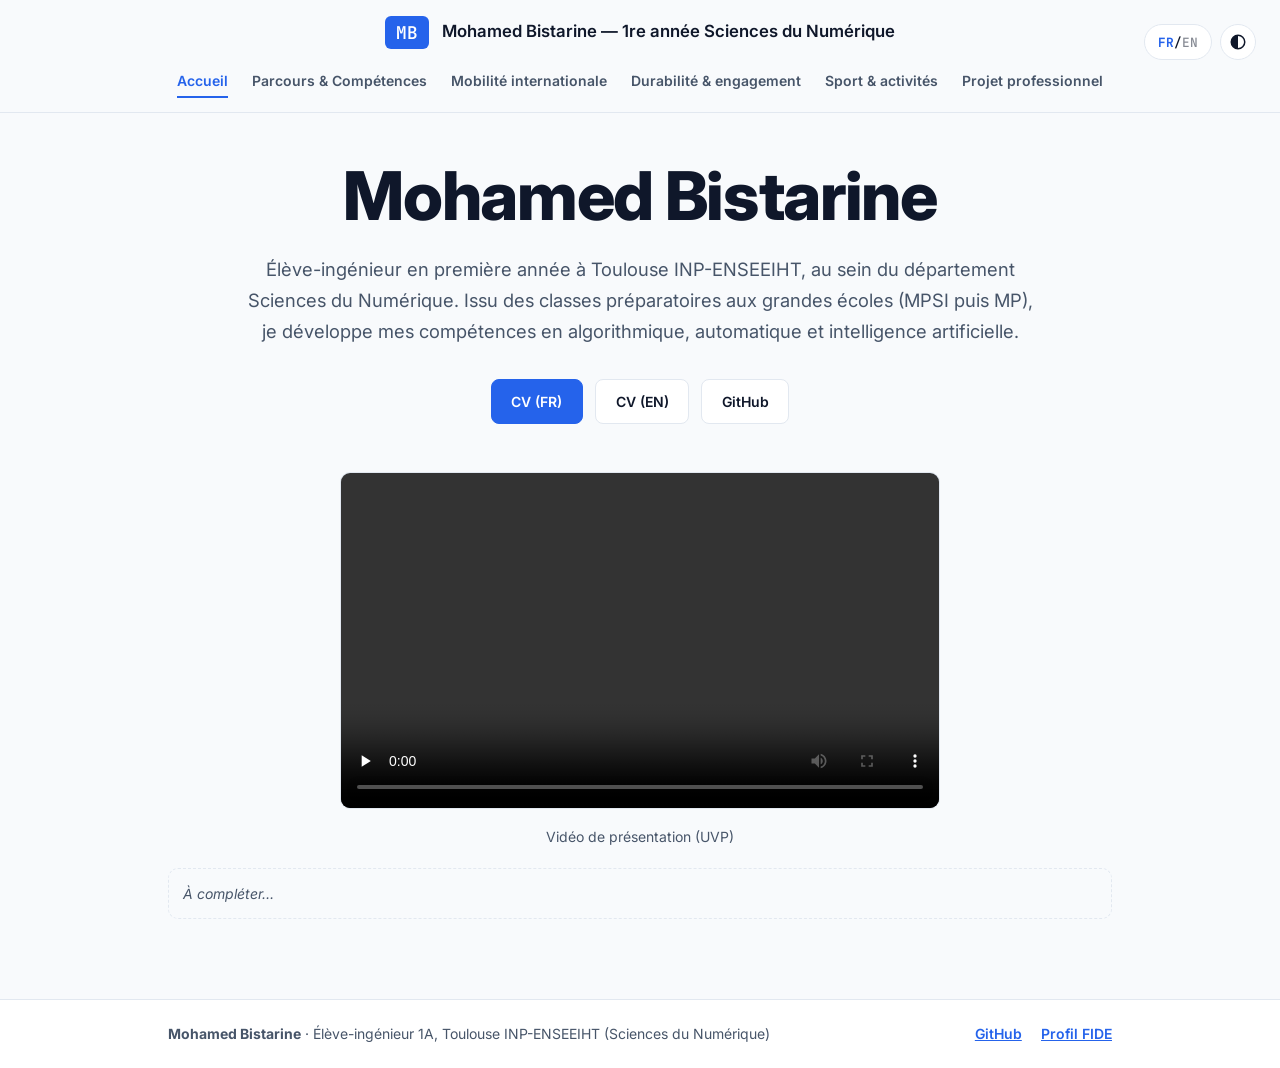
==== index.html @ 52905606 "Boutons CV : le CV de la langue active passe en premier (FR/EN) Co-Authored-By: Claude Sonnet 5.5 <n" ====
<!DOCTYPE html>
<html lang="fr" data-lang="fr">
<head>
  <meta charset="utf-8">
  <meta name="viewport" content="width=device-width, initial-scale=1, viewport-fit=cover">
  <title>Mohamed Bistarine | Sciences du Numérique — N7</title>
  <meta name="description" content="E-portfolio de Mohamed Bistarine, élève-ingénieur en première année à Toulouse INP-ENSEEIHT (N7), département Sciences du Numérique : parcours, mobilité internationale, engagement, sport et projet professionnel.">
  <meta name="author" content="Mohamed Bistarine">
  <meta name="color-scheme" content="light dark">
  <link rel="canonical" href="https://medbistarine-ship-it.github.io/Mohamed_Bistarine/">
  <meta property="og:type" content="website">
  <meta property="og:title" content="Mohamed Bistarine | E-portfolio">
  <meta property="og:description" content="Élève-ingénieur 1A Sciences du Numérique, Toulouse INP-ENSEEIHT (N7).">
  <meta property="og:url" content="https://medbistarine-ship-it.github.io/Mohamed_Bistarine/">
  <link rel="icon" href="data:image/svg+xml,%3Csvg xmlns='http://www.w3.org/2000/svg' viewBox='0 0 64 64'%3E%3Crect width='64' height='64' rx='12' fill='%232563eb'/%3E%3Ctext x='32' y='42' font-family='Arial,sans-serif' font-size='28' font-weight='700' text-anchor='middle' fill='white'%3EMB%3C/text%3E%3C/svg%3E">
  <link rel="preconnect" href="https://fonts.googleapis.com">
  <link rel="preconnect" href="https://fonts.gstatic.com" crossorigin>
  <link href="https://fonts.googleapis.com/css2?family=Inter:wght@400;500;600;700;800&family=JetBrains+Mono:wght@500;700&display=swap" rel="stylesheet">
  <link rel="stylesheet" href="style.css">
  <noscript>
    <style>
      [data-page], .sub-pane { display: block !important; }
      .sub-tabs, #lang, #theme { display: none !important; }
      html[data-lang="fr"] [lang="en"] { display: none !important; }
    </style>
  </noscript>
</head>
<body>
  <!--
    GUIDE RAPIDE
    - Dans chaque bloc, le cadre pointillé « À compléter… » (<div class="to-fill">) est un espace réservé
      pour tes propres descriptions. Supprime-le une fois rempli, ou ajoute class="final" sur la balise <html>
      pour tous les masquer d'un coup.
    - Chaque texte existe en français (lang="fr") et en anglais (lang="en") : modifie les deux.
    - Fichiers à déposer dans le dépôt GitHub (dossier assets/) :
        assets/CV_Mohamed_Bistarine_FR.pdf   assets/CV_Mohamed_Bistarine_EN.pdf   assets/uvp_pitch.mp4
        assets/img/logo-najah-souss.png      assets/img/logo-od-dcheira.png   (logos des clubs, onglet Sport)
    - Le bouton « My Job Glasses » est en commentaire dans la page d'accueil : décommente-le et colle ton lien.
  -->

  <a class="skip" href="#contenu"><span lang="fr">Aller au contenu</span><span lang="en">Skip to content</span></a>

  <!-- EN-TÊTE CENTRÉ -->
  <header class="bar centered-header">
    <div class="header-top">
      <span class="brand" aria-hidden="true">MB</span>
      <span class="header-title">
        <span lang="fr">Mohamed Bistarine — 1re année Sciences du Numérique</span>
        <span lang="en">Mohamed Bistarine — 1st Year Digital Sciences</span>
      </span>
    </div>

    <nav aria-label="Sections">
      <a href="#index" aria-current="page" data-k="index">
        <span lang="fr">Accueil</span><span lang="en">Home</span>
      </a>
      <a href="#projets" data-k="projets">
        <span lang="fr">Parcours &amp; Compétences</span><span lang="en">Path &amp; Skills</span>
      </a>
      <a href="#mobilite" data-k="mobilite">
        <span lang="fr">Mobilité internationale</span><span lang="en">International mobility</span>
      </a>
      <a href="#engagement" data-k="engagement">
        <span lang="fr">Durabilité &amp; engagement</span><span lang="en">Sustainability &amp; engagement</span>
      </a>
      <a href="#echecs" data-k="echecs">
        <span lang="fr">Sport &amp; activités</span><span lang="en">Sport &amp; activities</span>
      </a>
      <a href="#carriere" data-k="carriere">
        <span lang="fr">Projet professionnel</span><span lang="en">Career plan</span>
      </a>
    </nav>

    <div class="header-controls">
      <button id="lang" type="button" aria-label="Changer de langue / Switch language" title="Changer de langue / Switch language"><span class="lg lg-fr">FR</span>/<span class="lg lg-en">EN</span></button>
      <button id="theme" type="button" aria-label="Changer de thème clair ou sombre"><svg viewBox="0 0 24 24" width="18" height="18" aria-hidden="true" focusable="false"><circle cx="12" cy="12" r="9" fill="none" stroke="currentColor" stroke-width="2"/><path d="M12 3a9 9 0 0 0 0 18z" fill="currentColor"/></svg></button>
    </div>
  </header>

  <main id="contenu" tabindex="-1">

    <!-- ==========================================================
         ONGLET 0 : ACCUEIL
         ========================================================== -->
    <div data-page="index" class="on">
      <section class="hero wrap">
        <h1>Mohamed Bistarine</h1>
        <p class="lead">
          <span lang="fr">Élève-ingénieur en première année à Toulouse INP-ENSEEIHT, au sein du département Sciences du Numérique. Issu des classes préparatoires aux grandes écoles (MPSI puis MP), je développe mes compétences en algorithmique, automatique et intelligence artificielle.</span>
          <span lang="en">First-year engineering student at Toulouse INP-ENSEEIHT, in the Digital Sciences department. Coming from preparatory classes for the Grandes Écoles (MPSI then MP), I am developing my skills in algorithms, control systems and artificial intelligence.</span>
        </p>

        <div class="actions center">
          <a lang="fr" class="btn primary" href="assets/CV_Mohamed_Bistarine_FR.pdf" target="_blank" rel="noopener" aria-label="Télécharger le CV en français">CV (FR)</a>
          <a lang="fr" class="btn" href="assets/CV_Mohamed_Bistarine_EN.pdf" target="_blank" rel="noopener" aria-label="Télécharger le CV en anglais">CV (EN)</a>
          <a lang="en" class="btn primary" href="assets/CV_Mohamed_Bistarine_EN.pdf" target="_blank" rel="noopener" aria-label="Download the CV in English">CV (EN)</a>
          <a lang="en" class="btn" href="assets/CV_Mohamed_Bistarine_FR.pdf" target="_blank" rel="noopener" aria-label="Download the CV in French">CV (FR)</a>
          <a class="btn" href="https://github.com/medbistarine-ship-it" target="_blank" rel="noopener noreferrer">GitHub</a>
          <!-- <a class="btn" href="COLLE-ICI-TON-LIEN-MY-JOB-GLASSES" target="_blank" rel="noopener noreferrer">My Job Glasses</a> -->
        </div>

        <figure class="video-card">
          <video controls preload="none" src="assets/uvp_pitch.mp4" class="uvp-video">
            <span lang="fr">Votre navigateur ne peut pas lire cette vidéo.</span><span lang="en">Your browser cannot play this video.</span>
          </video>
          <figcaption><span lang="fr">Vidéo de présentation (UVP)</span><span lang="en">UVP video pitch</span></figcaption>
        </figure>

        <div class="to-fill" role="presentation"></div>
      </section>
    </div>

    <!-- ==========================================================
         ONGLET 1 : PARCOURS & COMPÉTENCES
         ========================================================== -->
    <div data-page="projets">
      <div class="pagehead wrap">
        <h2><span class="num">01</span><span lang="fr">Parcours &amp; Compétences</span><span lang="en">Path &amp; Skills</span></h2>
      </div>

      <div class="wrap">
        <!-- 1. PARCOURS CHRONOLOGIQUE -->
        <h3 class="section-subtitle"><span lang="fr">Parcours chronologique</span><span lang="en">Chronological path</span></h3>

        <div class="sub-tabs" aria-label="Parcours">
          <button class="sub-tab-btn" type="button" data-group="parcours" data-target="parc-1"><span lang="fr">2024 : Bac SMB</span><span lang="en">2024: Bac SMB</span></button>
          <button class="sub-tab-btn" type="button" data-group="parcours" data-target="parc-2"><span lang="fr">2024–2025 : MPSI</span><span lang="en">2024–2025: MPSI</span></button>
          <button class="sub-tab-btn active" type="button" data-group="parcours" data-target="parc-3"><span lang="fr">2025–2026 : MP</span><span lang="en">2025–2026: MP</span></button>
          <button class="sub-tab-btn" type="button" data-group="parcours" data-target="parc-4"><span lang="fr">2026–2029 : ENSEEIHT</span><span lang="en">2026–2029: ENSEEIHT</span></button>
        </div>

        <div class="sub-display">
          <div id="parc-1" class="sub-pane" data-group="parcours">
            <h4 class="pane-title">
              <span lang="fr">Baccalauréat Sciences Mathématiques B (SMB)</span>
              <span lang="en">Mathematical Sciences B Baccalaureate (SMB)</span>
            </h4>
            <p><span lang="fr">Baccalauréat marocain obtenu en 2024 au Lycée Mohammed Al Baqali. Cursus centré sur l'analyse, l'arithmétique et les sciences de l'ingénieur.</span><span lang="en">Moroccan baccalaureate obtained in 2024 at Lycée Mohammed Al Baqali. Curriculum focused on analysis, arithmetic and engineering sciences.</span></p>
            <div class="to-fill" role="presentation"></div>
          </div>
          <div id="parc-2" class="sub-pane" data-group="parcours">
            <h4 class="pane-title"><span lang="fr">CPGE MPSI — Lycée Réda Slawi</span><span lang="en">MPSI preparatory class — Réda Slawi High School</span></h4>
            <p><span lang="fr">Première année de CPGE MPSI. Acquisition d'une base théorique solide et exigeante en algèbre, analyse mathématique, physique fondamentale et algorithmique classique.</span><span lang="en">First year of CPGE MPSI. Acquisition of a solid and demanding theoretical foundation in algebra, mathematical analysis, fundamental physics and classical algorithms.</span></p>
            <div class="to-fill" role="presentation"></div>
          </div>
          <div id="parc-3" class="sub-pane active" data-group="parcours">
            <h4 class="pane-title"><span lang="fr">CPGE MP — Groupe Scolaire Al Qalam</span><span lang="en">MP preparatory class — Al Qalam School Group</span></h4>
            <p><span lang="fr">Deuxième année de CPGE, filière Mathématiques et Physique (MP). Préparation intensive aux concours ingénieurs, réalisation du projet TIPE (moteur d'échecs IA) et approfondissement en sciences industrielles.</span><span lang="en">Second year of CPGE, Mathematics and Physics (MP) track. Intensive preparation for engineering entrance exams, completion of the TIPE project (AI chess engine) and advanced study in industrial sciences.</span></p>
            <div class="to-fill" role="presentation"></div>
          </div>
          <div id="parc-4" class="sub-pane" data-group="parcours">
            <h4 class="pane-title">
              <span lang="fr">1re année du cycle ingénieur — Toulouse INP-ENSEEIHT</span>
              <span lang="en">1st year of the engineering cycle — Toulouse INP-ENSEEIHT</span>
            </h4>
            <p><span lang="fr">Filière Sciences du Numérique (SN). Socle technique en programmation, automatique, analyse de données et probabilités. Orientation visée : optimisation, calcul haute performance (HPC) et IA décisionnelle.</span><span lang="en">Digital Sciences (SN) track. Technical core in programming, control systems, data analysis and probability. Targeted orientation: optimization, high-performance computing (HPC) and decision-making AI.</span></p>
            <div class="to-fill" role="presentation"></div>
          </div>
        </div>

        <!-- 2. COMPÉTENCES ACQUISES -->
        <h3 class="section-subtitle section-gap"><span lang="fr">Compétences acquises</span><span lang="en">Acquired skills</span></h3>

        <div class="sub-tabs" aria-label="Compétences">
          <button class="sub-tab-btn active" type="button" data-group="competences" data-target="comp-1"><span lang="fr">Ingénierie &amp; Informatique</span><span lang="en">Engineering &amp; IT</span></button>
          <button class="sub-tab-btn" type="button" data-group="competences" data-target="comp-2"><span lang="fr">Langues</span><span lang="en">Languages</span></button>
        </div>

        <div class="sub-display">
          <div id="comp-1" class="sub-pane active" data-group="competences">
            <h4 class="pane-title"><span lang="fr">Ingénierie &amp; Informatique</span><span lang="en">Engineering &amp; IT</span></h4>
            <ul class="skills-list">
              <li><strong>Python :</strong> <span class="status mastered"><span lang="fr">Maîtrisé</span><span lang="en">Mastered</span></span> (<span lang="fr">Programmation acquise en CPGE</span><span lang="en">Programming acquired in CPGE</span>)</li>
              <li><strong>Ada :</strong> <span class="status mastered"><span lang="fr">Maîtrisé</span><span lang="en">Mastered</span></span> (<span lang="fr">Programmation impérative, typage fort, fiabilité logicielle</span><span lang="en">Imperative programming, strong typing, software reliability</span>)</li>
              <li><strong>C :</strong> <span class="status training"><span lang="fr">En formation</span><span lang="en">In training</span></span> (<span lang="fr">Gestion de la mémoire, pointeurs, programmation système</span><span lang="en">Memory management, pointers, systems programming</span>)</li>
              <li><strong>MATLAB :</strong> <span class="status training"><span lang="fr">En formation</span><span lang="en">In training</span></span> (<span lang="fr">Simulation de systèmes dynamiques</span><span lang="en">Dynamic systems simulation</span>)</li>
              <li><strong>Coq :</strong> <span class="status training"><span lang="fr">En formation</span><span lang="en">In training</span></span> (<span lang="fr">Assistant de preuve, modélisation formelle</span><span lang="en">Proof assistant, formal modeling</span>)</li>
              <li><strong>LaTeX :</strong> <span class="status training"><span lang="fr">En formation</span><span lang="en">In training</span></span> (<span lang="fr">Rédaction académique</span><span lang="en">Academic writing</span>)</li>
              <li><strong><span lang="fr">Théorie des jeux</span><span lang="en">Game theory</span> :</strong> <span class="status auto"><span lang="fr">Auto-formation</span><span lang="en">Self-taught</span></span> (<span lang="fr">Algorithmique décisionnelle, moteur d'échecs IA</span><span lang="en">Decision algorithms, AI chess engine</span>)</li>
            </ul>
            <div class="to-fill" role="presentation"></div>
          </div>
          <div id="comp-2" class="sub-pane" data-group="competences">
            <h4 class="pane-title"><span lang="fr">Langues</span><span lang="en">Languages</span></h4>
            <ul class="skills-list">
              <li><strong><span lang="fr">Arabe</span><span lang="en">Arabic</span> :</strong> <span class="status mastered"><span lang="fr">Maîtrisé</span><span lang="en">Mastered</span></span> (<span lang="fr">Langue maternelle</span><span lang="en">Native language</span>)</li>
              <li><strong><span lang="fr">Français</span><span lang="en">French</span> :</strong> <span class="status mastered"><span lang="fr">Maîtrisé</span><span lang="en">Mastered</span></span> (<span lang="fr">Usage académique et professionnel</span><span lang="en">Academic and professional use</span>)</li>
              <li><strong><span lang="fr">Anglais</span><span lang="en">English</span> :</strong> <span class="status mastered"><span lang="fr">Courant</span><span lang="en">Fluent</span></span> (<span lang="fr">Niveau C1</span><span lang="en">Level C1</span>)</li>
              <li><strong><span lang="fr">Allemand</span><span lang="en">German</span> :</strong> <span class="status training"><span lang="fr">En cours de formation</span><span lang="en">In training</span></span> (<span lang="fr">Niveau A1, LV2 à l'ENSEEIHT</span><span lang="en">Level A1, second foreign language at ENSEEIHT</span>)</li>
              <li><strong><span lang="fr">Chinois &amp; japonais</span><span lang="en">Chinese &amp; Japanese</span> :</strong> <span class="status auto"><span lang="fr">En cours d'auto-formation</span><span lang="en">Self-teaching</span></span> (<span lang="fr">Niveau A1 débutant : structures et mots de base</span><span lang="en">Level A1 beginner: basic structures and words</span>)</li>
            </ul>
            <div class="to-fill" role="presentation"></div>
          </div>
        </div>
      </div>
    </div>

    <!-- ==========================================================
         ONGLET 2 : MOBILITÉ INTERNATIONALE
         ========================================================== -->
    <div data-page="mobilite">
      <div class="pagehead wrap">
        <h2><span class="num">02</span><span lang="fr">Mobilité internationale</span><span lang="en">International mobility</span></h2>
      </div>

      <div class="wrap">
        <div class="sub-tabs" aria-label="Pays visés">
          <button class="sub-tab-btn active" type="button" data-group="mobilite" data-target="mob-1"><span lang="fr">Allemagne (DE)</span><span lang="en">Germany (DE)</span></button>
          <button class="sub-tab-btn" type="button" data-group="mobilite" data-target="mob-2"><span lang="fr">Japon (JP)</span><span lang="en">Japan (JP)</span></button>
          <button class="sub-tab-btn" type="button" data-group="mobilite" data-target="mob-3"><span lang="fr">Chine (CN)</span><span lang="en">China (CN)</span></button>
        </div>

        <div class="sub-display">
          <div id="mob-1" class="sub-pane active" data-group="mobilite">
            <h4 class="pane-title">
              <span lang="fr">Allemagne : échange académique ou stage R&amp;D</span>
              <span lang="en">Germany: academic exchange or R&amp;D internship</span>
            </h4>
            <p><span lang="fr">Visant un échange académique ou un stage de R&amp;D, je souhaite approfondir mes compétences en mathématiques appliquées et en commande automatique au sein d'une université technique de référence européenne, en m'appuyant sur l'apprentissage de l'allemand (LV2).</span><span lang="en">Aiming for an academic exchange or an R&amp;D internship, I want to deepen my skills in applied mathematics and automatic control at a leading European technical university, building on my German studies (second foreign language).</span></p>
            <div class="to-fill" role="presentation"></div>
          </div>
          <div id="mob-2" class="sub-pane" data-group="mobilite">
            <h4 class="pane-title">
              <span lang="fr">Japon : stage de recherche</span>
              <span lang="en">Japan: research internship</span>
            </h4>
            <p><span lang="fr">Le Japon étant un acteur historique en systèmes intelligents, en robotique et en systèmes embarqués, j'ambitionne d'y effectuer un stage de recherche, en laboratoire ou en entreprise technologique.</span><span lang="en">As Japan is a historical player in intelligent systems, robotics and embedded systems, I aim to complete a research internship there, in a laboratory or a technology company.</span></p>
            <div class="to-fill" role="presentation"></div>
          </div>
          <div id="mob-3" class="sub-pane" data-group="mobilite">
            <h4 class="pane-title">
              <span lang="fr">Chine : pôles technologiques</span>
              <span lang="en">China: technology hubs</span>
            </h4>
            <p><span lang="fr">Afin de m'immerger dans un écosystème pionnier de l'IA à grande échelle et de l'optimisation, je projette de réaliser un stage de R&amp;D dans un pôle d'innovation numérique.</span><span lang="en">To immerse myself in a pioneering ecosystem of large-scale AI and optimization, I plan to complete an R&amp;D internship in a digital innovation hub.</span></p>
            <div class="to-fill" role="presentation"></div>
          </div>
        </div>
      </div>
    </div>

    <!-- ==========================================================
         ONGLET 3 : DURABILITÉ ET ENGAGEMENT
         ========================================================== -->
    <div data-page="engagement">
      <div class="pagehead wrap">
        <h2><span class="num">03</span><span lang="fr">Durabilité et engagement</span><span lang="en">Sustainability and engagement</span></h2>
      </div>

      <div class="wrap">
        <div class="sub-tabs" aria-label="Engagements">
          <button class="sub-tab-btn active" type="button" data-group="engagement" data-target="eng-1"><span lang="fr">Numérique responsable</span><span lang="en">Green IT</span></button>
          <button class="sub-tab-btn" type="button" data-group="engagement" data-target="eng-2"><span lang="fr">Transmission</span><span lang="en">Knowledge sharing</span></button>
          <button class="sub-tab-btn" type="button" data-group="engagement" data-target="eng-3"><span lang="fr">Éthique</span><span lang="en">Ethics</span></button>
        </div>

        <div class="sub-display">
          <div id="eng-1" class="sub-pane active" data-group="engagement">
            <h4 class="pane-title">
              <span lang="fr">Green IT : sobriété algorithmique</span>
              <span lang="en">Green IT: algorithmic sobriety</span>
            </h4>
            <p><span lang="fr">Conscient de l'impact environnemental croissant du numérique, je m'intéresse à la réduction de l'empreinte énergétique des systèmes embarqués grâce à l'optimisation de la complexité algorithmique.</span><span lang="en">Aware of the growing environmental impact of digital technology, I focus on reducing the energy footprint of embedded systems through the optimization of algorithmic complexity.</span></p>
            <div class="to-fill" role="presentation"></div>
          </div>
          <div id="eng-2" class="sub-pane" data-group="engagement">
            <h4 class="pane-title">
              <span lang="fr">Transmission des savoirs</span>
              <span lang="en">Knowledge sharing</span>
            </h4>
            <p><span lang="fr">Attaché à l'égalité des chances dans les filières scientifiques, je m'engage dans l'entraide mathématique avec mes pairs et l'initiation des plus jeunes à la réflexion analytique.</span><span lang="en">Committed to equal opportunities in scientific fields, I take part in peer mathematical tutoring and introduce younger students to analytical thinking.</span></p>
            <div class="to-fill" role="presentation"></div>
          </div>
          <div id="eng-3" class="sub-pane" data-group="engagement">
            <h4 class="pane-title">
              <span lang="fr">Éthique : fiabilité des systèmes</span>
              <span lang="en">Ethics: system reliability</span>
            </h4>
            <p><span lang="fr">La sécurité des personnes étant critique (industrie, aéronautique), j'accorde une importance primordiale à la fiabilité logicielle (utilisation rigoureuse d'Ada et de C).</span><span lang="en">Since human safety is critical (industry, aeronautics), I give primary importance to software reliability (rigorous use of Ada and C).</span></p>
            <div class="to-fill" role="presentation"></div>
          </div>
        </div>
      </div>
    </div>

    <!-- ==========================================================
         ONGLET 4 : SPORT ET ACTIVITÉS
         ========================================================== -->
    <div data-page="echecs">
      <div class="pagehead wrap">
        <h2><span class="num">04</span><span lang="fr">Sport et autres activités</span><span lang="en">Sport and other activities</span></h2>
      </div>

      <div class="wrap">
        <div class="sub-tabs" aria-label="Activités">
          <button class="sub-tab-btn active" type="button" data-group="sport" data-target="sport-1"><span lang="fr">Échecs</span><span lang="en">Chess</span></button>
          <button class="sub-tab-btn" type="button" data-group="sport" data-target="sport-2"><span lang="fr">Football</span><span lang="en">Soccer</span></button>
          <button class="sub-tab-btn" type="button" data-group="sport" data-target="sport-3"><span lang="fr">Multisport</span><span lang="en">Multi-sport</span></button>
        </div>

        <div class="sub-display">
          <!-- Logos des clubs : dépose tes fichiers dans assets/img/ avec ces noms (png, jpg, jpeg, svg ou webp) :
                 logo-najah-souss.png   et   logo-od-dcheira.png
               Le site les affiche automatiquement. Tant qu'un fichier est absent, une illustration d'attente (dessin intégré) s'affiche à sa place. -->
          <div id="sport-1" class="sub-pane active" data-group="sport">
            <h4 class="pane-title"><span lang="fr">Échecs en compétition</span><span lang="en">Competitive chess</span></h4>
            <div class="pane-flex">
              <div class="pane-text">
                <p>
                  <strong><span lang="fr">Classements Elo FIDE :</span><span lang="en">FIDE Elo ratings:</span></strong>
                  <span lang="fr">Standard</span><span lang="en">Standard</span> (1643) · <span lang="fr">Rapide</span><span lang="en">Rapid</span> (1616) · Blitz (1642)
                </p>
                <p class="note"><span lang="fr">Valeurs indicatives, la référence reste le profil FIDE.</span><span lang="en">Indicative values; the FIDE profile remains the reference.</span></p>
                <p>
                  <span lang="fr">Engagement de longue date au sein de l'Association Najah Souss Agadir Échecs, avec participation à des tournois nationaux et internationaux. Cette pratique exigeante forge ma résistance à la pression, mon objectivité dans l'évaluation des positions et ma capacité d'anticipation stratégique.</span>
                  <span lang="en">Long-standing commitment within the Najah Souss Agadir Chess Association, with participation in national and international tournaments. This demanding practice builds my resistance to pressure, my objectivity in position evaluation and my strategic anticipation.</span>
                </p>
                <a class="btn primary" href="https://ratings.fide.com/profile/9047077" target="_blank" rel="noopener noreferrer">
                  <span lang="fr">Profil FIDE international</span><span lang="en">International FIDE profile</span>
                </a>
                <div class="to-fill" role="presentation"></div>
              </div>
              <div class="logo-slot has-logo"><img class="logo" src="[data-uri]" alt="Logo de l'Association Najah Souss Agadir Échecs" width="200" height="200">
              <svg class="art" viewBox="0 0 160 160" aria-hidden="true" focusable="false">
                <defs><clipPath id="board-clip"><rect width="160" height="160" rx="16"/></clipPath></defs>
                <g clip-path="url(#board-clip)">
                  <rect width="160" height="160" class="sq-light"/>
                  <rect x="40" y="0" width="40" height="40" class="sq-dark"/><rect x="120" y="0" width="40" height="40" class="sq-dark"/>
                  <rect x="0" y="40" width="40" height="40" class="sq-dark"/><rect x="80" y="40" width="40" height="40" class="sq-dark"/>
                  <rect x="40" y="80" width="40" height="40" class="sq-dark"/><rect x="120" y="80" width="40" height="40" class="sq-dark"/>
                  <rect x="0" y="120" width="40" height="40" class="sq-dark"/><rect x="80" y="120" width="40" height="40" class="sq-dark"/>
                </g>
                <text x="80" y="120" text-anchor="middle" font-size="108" class="glyph">♞</text>
                <rect x="1" y="1" width="158" height="158" rx="15" class="frame"/>
              </svg>
              </div>
            </div>
          </div>

          <div id="sport-2" class="sub-pane" data-group="sport">
            <h4 class="pane-title"><span lang="fr">Football en club</span><span lang="en">Club football</span></h4>
            <div class="pane-flex">
              <div class="pane-text">
                <p><span lang="fr">Formation et parcours sportif au sein de l'équipe de l'Olympique Dcheira. Ce sport collectif structuré m'a inculqué la valeur de la discipline commune et l'importance du positionnement tactique.</span><span lang="en">Training and sporting career within the Olympique Dcheira team. This structured team sport instilled in me the value of shared discipline and the importance of tactical positioning.</span></p>
                <div class="to-fill" role="presentation"></div>
              </div>
              <div class="logo-slot has-logo"><img class="logo" src="[data-uri]" alt="Logo de l'Olympique Dcheira" width="200" height="200">
              <svg class="art" viewBox="0 0 160 160" aria-hidden="true" focusable="false">
                <defs><clipPath id="ball-clip"><circle cx="80" cy="80" r="64"/></clipPath></defs>
                <circle cx="80" cy="80" r="64" class="ball"/>
                <g class="ball-patch" clip-path="url(#ball-clip)">
                  <polygon points="80.0,34.0 59.1,18.8 67.1,-5.8 92.9,-5.8 100.9,18.8"/>
                  <polygon points="123.7,65.8 131.7,41.2 157.6,41.2 165.6,65.8 144.7,81.0"/>
                  <polygon points="107.0,117.2 132.9,117.2 140.9,141.8 120.0,157.0 99.0,141.8"/>
                  <polygon points="53.0,117.2 61.0,141.8 40.0,157.0 19.1,141.8 27.1,117.2"/>
                  <polygon points="36.3,65.8 15.3,81.0 -5.6,65.8 2.4,41.2 28.3,41.2"/>
                </g>
                <polygon points="80.0,58.0 100.9,73.2 92.9,97.8 67.1,97.8 59.1,73.2" class="ball-patch"/>
                <g class="ball-seam">
                  <line x1="80.0" y1="58.0" x2="80.0" y2="34.0"/>
                  <line x1="100.9" y1="73.2" x2="123.7" y2="65.8"/>
                  <line x1="92.9" y1="97.8" x2="107.0" y2="117.2"/>
                  <line x1="67.1" y1="97.8" x2="53.0" y2="117.2"/>
                  <line x1="59.1" y1="73.2" x2="36.3" y2="65.8"/>
                </g>
                <circle cx="80" cy="80" r="64" class="ball-edge"/>
              </svg>
              </div>
            </div>
          </div>

          <div id="sport-3" class="sub-pane" data-group="sport">
            <h4 class="pane-title"><span lang="fr">Multisport : natation, basketball, volleyball</span><span lang="en">Multisport: swimming, basketball, volleyball</span></h4>
            <div class="pane-flex">
              <div class="pane-text">
                <p><span lang="fr">La pratique régulière de la natation, du basketball et du volleyball constitue mon équilibre de vie physique. Ces disciplines développent l'endurance, la réactivité et l'esprit d'équipe.</span><span lang="en">The regular practice of swimming, basketball and volleyball forms my physical balance, developing endurance, reactivity and team spirit.</span></p>
                <div class="to-fill" role="presentation"></div>
              </div>
              <svg class="art wide" viewBox="0 0 240 90" aria-hidden="true" focusable="false">
                <g class="line-art">
                  <path d="M10 34 q7 -9 14 0 t14 0 t14 0 t14 0"/>
                  <path d="M10 50 q7 -9 14 0 t14 0 t14 0 t14 0"/>
                  <path d="M10 66 q7 -9 14 0 t14 0 t14 0 t14 0"/>
                  <circle cx="120" cy="45" r="30"/>
                  <line x1="120" y1="15" x2="120" y2="75"/>
                  <line x1="90" y1="45" x2="150" y2="45"/>
                  <path d="M98 23 Q116 45 98 67"/>
                  <path d="M142 23 Q124 45 142 67"/>
                  <circle cx="200" cy="45" r="30"/>
                  <path d="M200 15 A 34 34 0 0 0 186 52"/>
                  <path d="M200 15 A 34 34 0 0 0 186 52" transform="rotate(120 200 45)"/>
                  <path d="M200 15 A 34 34 0 0 0 186 52" transform="rotate(240 200 45)"/>
                </g>
              </svg>
            </div>
          </div>
        </div>
      </div>
    </div>

    <!-- ==========================================================
         ONGLET 5 : PROJET PROFESSIONNEL
         ========================================================== -->
    <div data-page="carriere">
      <div class="pagehead wrap">
        <h2><span class="num">05</span><span lang="fr">Projet professionnel</span><span lang="en">Career plan</span></h2>
      </div>

      <div class="wrap">
        <!-- 1. PROJETS -->
        <h3 class="section-subtitle"><span lang="fr">Projets personnels</span><span lang="en">Personal projects</span></h3>

        <div class="sub-tabs" aria-label="Projets">
          <button class="sub-tab-btn active" type="button" data-group="projets" data-target="proj-1"><span lang="fr">Automate IA de jeu</span><span lang="en">Game-playing AI</span></button>
          <button class="sub-tab-btn" type="button" data-group="projets" data-target="proj-2"><span lang="fr">Estimateur de fonctions</span><span lang="en">Function estimator</span></button>
        </div>

        <div class="sub-display">
          <div id="proj-1" class="sub-pane active" data-group="projets">
            <h4 class="pane-title"><span lang="fr">Automate IA pour les jeux de stratégie</span><span lang="en">AI automaton for strategy games</span></h4>
            <p class="status-line"><span class="status training"><span lang="fr">En cours</span><span lang="en">In progress</span></span> <span lang="fr">Projet personnel</span><span lang="en">Personal project</span></p>
            <p><span lang="fr">Création d'un automate d'intelligence artificielle capable de jouer à des jeux de stratégie comme les échecs : représentation de l'état du jeu, exploration d'arbres de recherche et fonction d'évaluation numérique des positions.</span><span lang="en">Creation of an artificial intelligence automaton able to play strategy games such as chess: game state representation, search tree exploration and numerical position evaluation function.</span></p>
            <ul class="tags" aria-label="Mots-clés"><li>Bitboards</li><li><span lang="fr">Hachage de Zobrist</span><span lang="en">Zobrist hashing</span></li><li><span lang="fr">Arbres de recherche</span><span lang="en">Search trees</span></li><li><span lang="fr">Évaluation de positions</span><span lang="en">Position evaluation</span></li></ul>
            <!-- <p><a href="https://github.com/medbistarine-ship-it/NOM-DU-DEPOT" target="_blank" rel="noopener noreferrer">Voir le code sur GitHub</a></p> -->
            <div class="to-fill" role="presentation"></div>
          </div>
          <div id="proj-2" class="sub-pane" data-group="projets">
            <h4 class="pane-title"><span lang="fr">Estimateur de fonctions inconnues</span><span lang="en">Estimator of unknown functions</span></h4>
            <p class="status-line"><span class="status training"><span lang="fr">En cours</span><span lang="en">In progress</span></span> <span lang="fr">Projet personnel</span><span lang="en">Personal project</span></p>
            <p><span lang="fr">Conception d'un estimateur de fonctions inconnues à partir de données, en comparant plusieurs méthodes numériques : réseaux de neurones, estimateurs statistiques, etc.</span><span lang="en">Design of an estimator of unknown functions from data, comparing several numerical methods: neural networks, statistical estimators, etc.</span></p>
            <ul class="tags" aria-label="Mots-clés"><li><span lang="fr">Réseaux de neurones</span><span lang="en">Neural networks</span></li><li><span lang="fr">Estimateurs statistiques</span><span lang="en">Statistical estimators</span></li><li><span lang="fr">Méthodes numériques</span><span lang="en">Numerical methods</span></li></ul>
            <div class="to-fill" role="presentation"></div>
          </div>
        </div>

        <!-- 2. STAGES -->
        <h3 class="section-subtitle section-gap"><span lang="fr">Stages visés</span><span lang="en">Targeted internships</span></h3>

        <div class="sub-tabs" aria-label="Stages visés">
          <button class="sub-tab-btn active" type="button" data-group="stages" data-target="stage-1"><span lang="fr">Gestion des données</span><span lang="en">Data management</span></button>
          <button class="sub-tab-btn" type="button" data-group="stages" data-target="stage-2"><span lang="fr">Optimisation des modèles</span><span lang="en">Model optimization</span></button>
          <button class="sub-tab-btn" type="button" data-group="stages" data-target="stage-3"><span lang="fr">Innovation logicielle</span><span lang="en">Software innovation</span></button>
        </div>

        <div class="sub-display">
          <div id="stage-1" class="sub-pane active" data-group="stages">
            <h4 class="pane-title"><span lang="fr">Gestion des données</span><span lang="en">Data management</span></h4>
            <p><span lang="fr">Collecte, structuration et exploitation de données pour aider la décision.</span><span lang="en">Collecting, structuring and exploiting data to support decision-making.</span></p>
            <div class="to-fill" role="presentation"></div>
          </div>
          <div id="stage-2" class="sub-pane" data-group="stages">
            <h4 class="pane-title"><span lang="fr">Optimisation des modèles</span><span lang="en">Model optimization</span></h4>
            <p><span lang="fr">Amélioration de modèles mathématiques et d'apprentissage : performance, robustesse et coût de calcul.</span><span lang="en">Improving mathematical and learning models: performance, robustness and computational cost.</span></p>
            <div class="to-fill" role="presentation"></div>
          </div>
          <div id="stage-3" class="sub-pane" data-group="stages">
            <h4 class="pane-title"><span lang="fr">Innovation logicielle</span><span lang="en">Software innovation</span></h4>
            <p><span lang="fr">Conception et développement de solutions logicielles nouvelles, fiables et maintenables.</span><span lang="en">Design and development of new, reliable and maintainable software solutions.</span></p>
            <div class="to-fill" role="presentation"></div>
          </div>
        </div>
      </div>
    </div>

  </main>

  <footer class="site-footer">
    <div class="wrap footer-inner">
      <p><strong>Mohamed Bistarine</strong> · <span lang="fr">Élève-ingénieur 1A, Toulouse INP-ENSEEIHT (Sciences du Numérique)</span><span lang="en">1st-year engineering student, Toulouse INP-ENSEEIHT (Digital Sciences)</span></p>
      <ul class="footer-links">
        <li><a href="https://github.com/medbistarine-ship-it" target="_blank" rel="noopener noreferrer">GitHub</a></li>
        <li><a href="https://ratings.fide.com/profile/9047077" target="_blank" rel="noopener noreferrer"><span lang="fr">Profil FIDE</span><span lang="en">FIDE profile</span></a></li>
        <!-- <li><a href="mailto:ton.adresse@exemple.fr">Contact</a></li> -->
      </ul>
    </div>
  </footer>

  <script>
    (function () {
      var root = document.documentElement;
      var pages = Array.prototype.slice.call(document.querySelectorAll('[data-page]'));
      var navLinks = Array.prototype.slice.call(document.querySelectorAll('nav a[data-k]'));
      var keys = pages.map(function (p) { return p.getAttribute('data-page'); });

      /* ----- Pages (onglets du haut) ----- */
      function showPage(k, moveFocus) {
        if (keys.indexOf(k) === -1) { k = keys[0]; }
        pages.forEach(function (p) { p.classList.toggle('on', p.getAttribute('data-page') === k); });
        navLinks.forEach(function (a) {
          if (a.getAttribute('data-k') === k) { a.setAttribute('aria-current', 'page'); }
          else { a.removeAttribute('aria-current'); }
        });
        window.scrollTo(0, 0);
        if (moveFocus) { document.getElementById('contenu').focus({ preventScroll: true }); }
      }
      function keyFromHash() { return (location.hash || '').replace('#', '') || keys[0]; }
      window.addEventListener('hashchange', function () { showPage(keyFromHash(), true); });
      showPage(keyFromHash(), false);

      /* ----- Sous-onglets horizontaux ----- */
      function openSubTab(group, id) {
        Array.prototype.forEach.call(document.querySelectorAll('.sub-tab-btn[data-group="' + group + '"]'), function (b) {
          var on = b.getAttribute('data-target') === id;
          b.classList.toggle('active', on);
          b.setAttribute('aria-selected', on ? 'true' : 'false');
          b.setAttribute('tabindex', on ? '0' : '-1');
        });
        Array.prototype.forEach.call(document.querySelectorAll('.sub-pane[data-group="' + group + '"]'), function (p) {
          p.classList.toggle('active', p.id === id);
        });
      }
      window.openSubTab = openSubTab;

      Array.prototype.forEach.call(document.querySelectorAll('.sub-tabs'), function (c) { c.setAttribute('role', 'tablist'); });
      Array.prototype.forEach.call(document.querySelectorAll('.sub-tab-btn'), function (b) {
        var t = b.getAttribute('data-target');
        var pane = document.getElementById(t);
        b.setAttribute('role', 'tab');
        b.setAttribute('id', 'tab-' + t);
        b.setAttribute('aria-controls', t);
        if (pane) { pane.setAttribute('role', 'tabpanel'); pane.setAttribute('aria-labelledby', 'tab-' + t); }
      });
      var groups = {};
      Array.prototype.forEach.call(document.querySelectorAll('.sub-tab-btn'), function (b) {
        var g = b.getAttribute('data-group');
        if (!groups[g]) { groups[g] = b.getAttribute('data-target'); }
        if (b.classList.contains('active')) { groups[g] = b.getAttribute('data-target'); }
      });
      Object.keys(groups).forEach(function (g) { openSubTab(g, groups[g]); });

      document.addEventListener('click', function (e) {
        var b = e.target.closest ? e.target.closest('.sub-tab-btn') : null;
        if (b) { openSubTab(b.getAttribute('data-group'), b.getAttribute('data-target')); }
      });
      document.addEventListener('keydown', function (e) {
        var b = e.target.closest ? e.target.closest('.sub-tab-btn') : null;
        if (!b) { return; }
        var group = b.getAttribute('data-group');
        var tabs = Array.prototype.slice.call(document.querySelectorAll('.sub-tab-btn[data-group="' + group + '"]'));
        var i = tabs.indexOf(b), n = null;
        if (e.key === 'ArrowRight') { n = (i + 1) % tabs.length; }
        else if (e.key === 'ArrowLeft') { n = (i - 1 + tabs.length) % tabs.length; }
        else if (e.key === 'Home') { n = 0; }
        else if (e.key === 'End') { n = tabs.length - 1; }
        if (n !== null) {
          e.preventDefault();
          openSubTab(group, tabs[n].getAttribute('data-target'));
          tabs[n].focus();
        }
      });

      /* ----- Logos des clubs : le vrai fichier remplace l'illustration s'il existe ----- */
      Array.prototype.forEach.call(document.querySelectorAll('.logo-slot[data-logo]'), function (slot) {
        var base = slot.getAttribute('data-logo');
        var exts = ['png', 'jpg', 'jpeg', 'svg', 'webp'];
        (function tryNext(i) {
          if (i >= exts.length) { return; }
          var probe = new Image();
          probe.onload = function () {
            var img = document.createElement('img');
            img.className = 'logo';
            img.src = probe.src;
            img.alt = slot.getAttribute('data-alt') || '';
            slot.insertBefore(img, slot.firstChild);
            slot.classList.add('has-logo');
          };
          probe.onerror = function () { tryNext(i + 1); };
          probe.src = base + '.' + exts[i];
        })(0);
      });

      /* ----- Langue FR / EN ----- */
      var titles = {
        fr: 'Mohamed Bistarine | Sciences du Numérique — N7',
        en: 'Mohamed Bistarine | Digital Sciences — N7'
      };
      var descs = {
        fr: "E-portfolio de Mohamed Bistarine, élève-ingénieur en première année à Toulouse INP-ENSEEIHT (N7), département Sciences du Numérique : parcours, mobilité internationale, engagement, sport et projet professionnel.",
        en: "E-portfolio of Mohamed Bistarine, first-year engineering student at Toulouse INP-ENSEEIHT (N7), Digital Sciences department: path, international mobility, engagement, sport and career plan."
      };
      function setLang(l) {
        root.setAttribute('data-lang', l);
        root.setAttribute('lang', l);
        document.title = titles[l];
        var lb = document.getElementById('lang');
        lb.setAttribute('aria-label', l === 'fr' ? 'Switch to English' : 'Passer en français');
        var md = document.querySelector('meta[name="description"]');
        if (md) md.setAttribute('content', descs[l]);
        try { localStorage.setItem('lang', l); } catch (e) {}
      }
      var savedLang = null;
      try { savedLang = localStorage.getItem('lang'); } catch (e) {}
      setLang((savedLang === 'fr' || savedLang === 'en') ? savedLang : (root.getAttribute('data-lang') || 'fr'));
      document.getElementById('lang').addEventListener('click', function () {
        setLang(root.getAttribute('data-lang') === 'fr' ? 'en' : 'fr');
      });

      /* ----- Thème clair / sombre ----- */
      var savedTheme = null;
      try { savedTheme = localStorage.getItem('theme'); } catch (e) {}
      if (savedTheme === 'light' || savedTheme === 'dark') { root.setAttribute('data-theme', savedTheme); }
      document.getElementById('theme').addEventListener('click', function () {
        var current = root.getAttribute('data-theme');
        var dark = current === 'dark' || (!current && window.matchMedia('(prefers-color-scheme: dark)').matches);
        var next = dark ? 'light' : 'dark';
        root.setAttribute('data-theme', next);
        try { localStorage.setItem('theme', next); } catch (e) {}
      });
    })();
  </script>
</body>
</html>
---- style.css ----
:root {
  /* Nouvelle palette : Bleu professionnel au lieu de vert */
  --bg: #f8fafc;
  --surface: #ffffff;
  --text: #0f172a;
  --muted: #475569;
  --line: #e2e8f0;
  --accent: #2563eb;       /* Bleu principal */
  --accent-ink: #ffffff;
  --tint: #eff6ff;         /* Fond bleuté léger pour les éléments actifs */

  --sans: "Inter", system-ui, -apple-system, sans-serif;
  --mono: "JetBrains Mono", monospace;
  --s1: .5rem; --s2: 1rem; --s3: 1.5rem; --s4: 2.5rem; --s5: 4.5rem;
  --r: 12px;
  --fs-s: .875rem; --fs-b: 1rem; --fs-l: clamp(1.1rem, 1rem + .6vw, 1.35rem);
  --fs-h2: clamp(1.5rem, 1.2rem + 1.4vw, 2.1rem);
  --fs-h1: clamp(2.4rem, 1.6rem + 4vw, 4.2rem);
  color-scheme: light;
}

@media (prefers-color-scheme: dark) {
  :root:not([data-theme="light"]) {
    --bg: #0f172a; --surface: #1e293b; --text: #f1f5f9; --muted: #94a3b8;
    --line: #334155; --accent: #3b82f6; --accent-ink: #ffffff; --tint: #1e3a8a;
    color-scheme: dark;
  }
}

:root[data-theme="dark"] {
  --bg: #0f172a; --surface: #1e293b; --text: #f1f5f9; --muted: #94a3b8;
  --line: #334155; --accent: #3b82f6; --accent-ink: #ffffff; --tint: #1e3a8a;
  color-scheme: dark;
}

* { box-sizing: border-box; }
html { scroll-behavior: smooth; }
body { margin: 0; background: var(--bg); color: var(--text); font: 400 var(--fs-b)/1.65 var(--sans); }
a { color: var(--accent); }
.wrap { max-width: 62rem; margin: 0 auto; padding: 2rem 1.5rem 0; }

/* HEADER CENTRÉ */
.centered-header {
  position: sticky; top: 0; z-index: 100;
  display: flex; flex-direction: column; align-items: center; justify-content: center;
  gap: 1rem; padding: 1rem;
  background: color-mix(in srgb, var(--bg) 92%, transparent);
  backdrop-filter: blur(12px); border-bottom: 1px solid var(--line);
}
.header-top { display: flex; align-items: center; gap: 0.8rem; }
.brand { font: 600 1.1rem var(--mono); color: var(--accent-ink); background: var(--accent); padding: .3rem .7rem; border-radius: 6px; }
.header-title { font-weight: 600; font-size: 1.05rem; color: var(--text); }
.header-controls { position: absolute; right: 1.5rem; top: 1.5rem; display: flex; gap: 0.5rem; }

nav { display: flex; gap: 1.5rem; flex-wrap: wrap; justify-content: center; }
nav a { color: var(--muted); text-decoration: none; font-size: var(--fs-s); font-weight: 600; padding: .25rem 0; transition: color 0.2s; }
nav a:hover { color: var(--text); }
nav a[aria-current="page"] { color: var(--accent); box-shadow: 0 2px 0 var(--accent); }

#theme, #lang { border: 1px solid var(--line); background: var(--surface); color: var(--text); height: 2.25rem; border-radius: 99px; cursor: pointer; font: 500 .8rem var(--mono); display: flex; align-items: center; justify-content: center; transition: background 0.2s, border-color 0.2s; }
#theme { width: 2.25rem; border-radius: 50%; font-size: 1rem; }
#lang { padding: 0 .8rem; }
#theme:hover, #lang:hover { border-color: var(--accent); }

html[data-lang="fr"] [lang="en"], html[data-lang="en"] [lang="fr"], [data-page] { display: none; }
[data-page].on { display: block; animation: fadeIn 0.3s ease-in-out; }
@keyframes fadeIn { from { opacity: 0; transform: translateY(10px); } to { opacity: 1; transform: translateY(0); } }

/* NUMÉROTATION RECTANGLE PRO */
h2 { font-size: var(--fs-h2); margin: 0 0 2rem; font-weight: 700; display: flex; align-items: center; }
.num {
  display: inline-flex; align-items: center; justify-content: center;
  background: var(--accent); color: var(--accent-ink);
  padding: 0.3rem 0.6rem; border-radius: 6px;
  font: 700 1.2rem var(--mono); margin-right: 0.8rem;
}

.section-subtitle { margin: 2rem 0 1rem; font-size: 1.2rem; color: var(--text); font-weight: 600; }

.actions { display: flex; flex-wrap: wrap; gap: 0.8rem; margin-bottom: 2rem; }
.btn { display: inline-flex; padding: .6rem 1.2rem; border: 1px solid var(--line); border-radius: 8px; background: var(--surface); color: var(--text); text-decoration: none; font-weight: 600; font-size: var(--fs-s); transition: 0.2s; }
.btn:hover { border-color: var(--accent); transform: translateY(-2px); }
.btn.primary { background: var(--accent); color: var(--accent-ink); border-color: var(--accent); }

/* SYSTEME D'ONLGETS HORIZONTAUX (SUB-TABS) */
.sub-display {
  background: var(--surface);
  border: 1px solid var(--line);
  border-radius: var(--r);
  padding: 2rem;
  margin-bottom: 1rem;
  min-height: 180px;
  box-shadow: 0 4px 15px rgba(0,0,0,0.02);
}
.sub-pane { display: none; animation: fadeIn 0.25s ease-out; }
.sub-pane.active { display: block; }
.pane-title { margin-top: 0; margin-bottom: 1rem; font-size: 1.3rem; color: var(--accent); }

.sub-tabs {
  display: flex;
  gap: 1rem;
  overflow-x: auto;
  padding-bottom: 1rem;
  scrollbar-width: thin;
}
.sub-tab-btn {
  flex: 1;
  min-width: 160px;
  padding: 1rem;
  background: var(--surface);
  border: 1px solid var(--line);
  border-radius: var(--r);
  cursor: pointer;
  text-align: center;
  font-weight: 600;
  font-size: 0.95rem;
  color: var(--muted);
  transition: all 0.2s ease;
  font-family: inherit;
}
.sub-tab-btn:hover {
  border-color: var(--accent);
  color: var(--text);
}
.sub-tab-btn.active {
  border-color: var(--accent);
  background: var(--tint);
  color: var(--accent);
  box-shadow: 0 4px 12px rgba(37, 99, 235, 0.15); /* Ombre ajustée au bleu */
}

/* LISTE DE COMPÉTENCES */
.skills-list { list-style: none; padding: 0; margin: 0; }
.skills-list li { padding: 0.5rem 0; border-bottom: 1px dashed var(--line); }
.skills-list li:last-child { border-bottom: none; }
.status { font-size: 0.75rem; padding: 0.2rem 0.6rem; border-radius: 4px; font-weight: 600; margin: 0 0.5rem; display: inline-block; }
.status.mastered { background: rgba(16, 185, 129, 0.1); color: #10B981; }
.status.training { background: var(--tint); color: var(--accent); }
.status.auto { background: rgba(245, 158, 11, 0.1); color: #F59E0B; }

.video video, .uvp-video { width: 100%; aspect-ratio: 16/9; background: var(--tint); border: 1px solid var(--line); border-radius: var(--r); object-fit: cover; }
.uvp-video { border-radius: 10px; }

@media (max-width: 60rem) {
  .header-controls { position: relative; right: auto; top: auto; margin-top: 1rem; justify-content: center; }
  .sub-tabs { flex-direction: column; }
  .sub-tab-btn { min-width: 100%; }
}

/* ==========================================================
   AJOUTS : tout ce qui est au-dessus est le style d'origine.
   Ci-dessous, uniquement ce qui sert aux nouveaux éléments.
   ========================================================== */

main { padding-bottom: 3rem; outline: none; }

/* Accès clavier */
.skip { position: absolute; left: 1rem; top: -4rem; z-index: 200; background: var(--accent); color: var(--accent-ink); padding: .6rem 1rem; border-radius: 8px; text-decoration: none; font-weight: 600; transition: top .15s; }
.skip:focus { top: 1rem; }
a:focus-visible, button:focus-visible, video:focus-visible { outline: 3px solid var(--accent); outline-offset: 3px; border-radius: 8px; }

/* Accueil */
.hero h1 { font-size: var(--fs-h1); line-height: 1.05; letter-spacing: -.02em; font-weight: 800; text-align: center; margin: 1rem 0 1.4rem; }
.lead { max-width: 800px; margin: 0 auto 2rem; text-align: center; font-size: 1.15rem; line-height: 1.7; color: var(--muted); }
.actions.center { justify-content: center; }
.video-card { margin: 3rem auto 0; max-width: 600px; text-align: center; }
.video-card .uvp-video { display: block; max-width: 600px; margin: 0 auto; }
.video-card figcaption { margin-top: 1rem; color: var(--muted); font-size: var(--fs-s); }

.section-gap { margin-top: 3rem; }

/* Texte + illustration côte à côte (onglet Sport) */
.pane-flex { display: flex; gap: 2rem; align-items: flex-start; flex-wrap: wrap; }
.pane-text { flex: 1; min-width: 250px; }
.pane-text > :last-child { margin-bottom: 0; }
.note { color: var(--muted); font-size: var(--fs-s); margin-top: -.4rem; }

/* Illustrations intégrées (aucun fichier image) */
.art { flex: none; width: 160px; height: auto; align-self: center; }
.logo-slot { flex: none; align-self: center; display: flex; justify-content: center; }
.logo { display: block; width: 200px; height: 200px; object-fit: contain; background: #fff; padding: 10px; border: 1px solid var(--line); border-radius: 8px; }
.logo-slot.has-logo .art { display: none; }
.art.wide { width: 240px; }
.sq-light { fill: var(--tint); }
.sq-dark { fill: var(--accent); opacity: .9; }
.frame { fill: none; stroke: var(--line); stroke-width: 2; }
.glyph { fill: var(--text); stroke: var(--surface); stroke-width: 3; paint-order: stroke; font-family: "Segoe UI Symbol", "Noto Sans Symbols 2", "Apple Symbols", "DejaVu Sans", sans-serif; }
.ball { fill: var(--surface); }
.ball-edge { fill: none; stroke: var(--text); stroke-width: 3; }
.ball-patch { fill: var(--text); }
.ball-seam line { stroke: var(--text); stroke-width: 3; stroke-linecap: round; }
.line-art * { fill: none; stroke: var(--accent); stroke-width: 3; stroke-linecap: round; stroke-linejoin: round; }

/* Projets : statut et mots-clés */
.status-line { display: flex; align-items: center; flex-wrap: wrap; gap: .3rem; color: var(--muted); font-size: var(--fs-s); margin: -.4rem 0 .8rem; }
.status-line .status { margin-left: 0; }
.tags { list-style: none; display: flex; flex-wrap: wrap; gap: .5rem; margin: 1rem 0 0; padding: 0; }
.tags li { background: var(--tint); color: var(--accent); border: 1px solid var(--line); border-radius: 6px; padding: .15rem .6rem; font: 500 .8rem var(--mono); }

/* Espaces à compléter */
.to-fill { min-height: 3.2rem; margin-top: 1.2rem; display: flex; align-items: center; padding: .6rem .9rem; border: 1.5px dashed var(--line); border-radius: 10px; color: var(--muted); font-size: var(--fs-s); font-style: italic; }
.to-fill::before { content: "À compléter…"; }
html[data-lang="en"] .to-fill::before { content: "To be completed…"; }
html.final .to-fill { display: none; }

/* Pied de page */
.site-footer { border-top: 1px solid var(--line); background: var(--surface); margin-top: 2rem; padding: 1.4rem 0; }
.site-footer .wrap { padding-top: 0; padding-bottom: 0; }
.footer-inner { display: flex; flex-wrap: wrap; align-items: center; justify-content: space-between; gap: .8rem; }
.footer-inner p { margin: 0; color: var(--muted); font-size: var(--fs-s); }
.footer-links { display: flex; gap: 1.2rem; list-style: none; margin: 0; padding: 0; font-size: var(--fs-s); font-weight: 600; }

@media (max-width: 60rem) {
  .centered-header { position: static; } /* l'en-tête, très haut sur mobile, ne reste plus collé en haut */
  .art, .art.wide, .logo-slot { margin: 0 auto; }
  .hero h1 { margin-top: .5rem; }
}

@media (prefers-reduced-motion: reduce) {
  html { scroll-behavior: auto; }
  [data-page].on, .sub-pane { animation: none; }
  .btn, .sub-tab-btn, nav a { transition: none; }
}

@media print {
  .centered-header, .skip, .actions, .to-fill, .sub-tabs, .header-controls { display: none !important; }
  [data-page], .sub-pane { display: block !important; }
  html[data-lang="fr"] [lang="en"], html[data-lang="en"] [lang="fr"] { display: none !important; }
  body { background: #fff; color: #000; }
}

/* Bouton de langue FR/EN : la langue active est mise en évidence */
#lang .lg { opacity: .5; font-weight: 500; }
html[data-lang="fr"] #lang .lg-fr, html[data-lang="en"] #lang .lg-en { opacity: 1; font-weight: 700; color: var(--accent); }
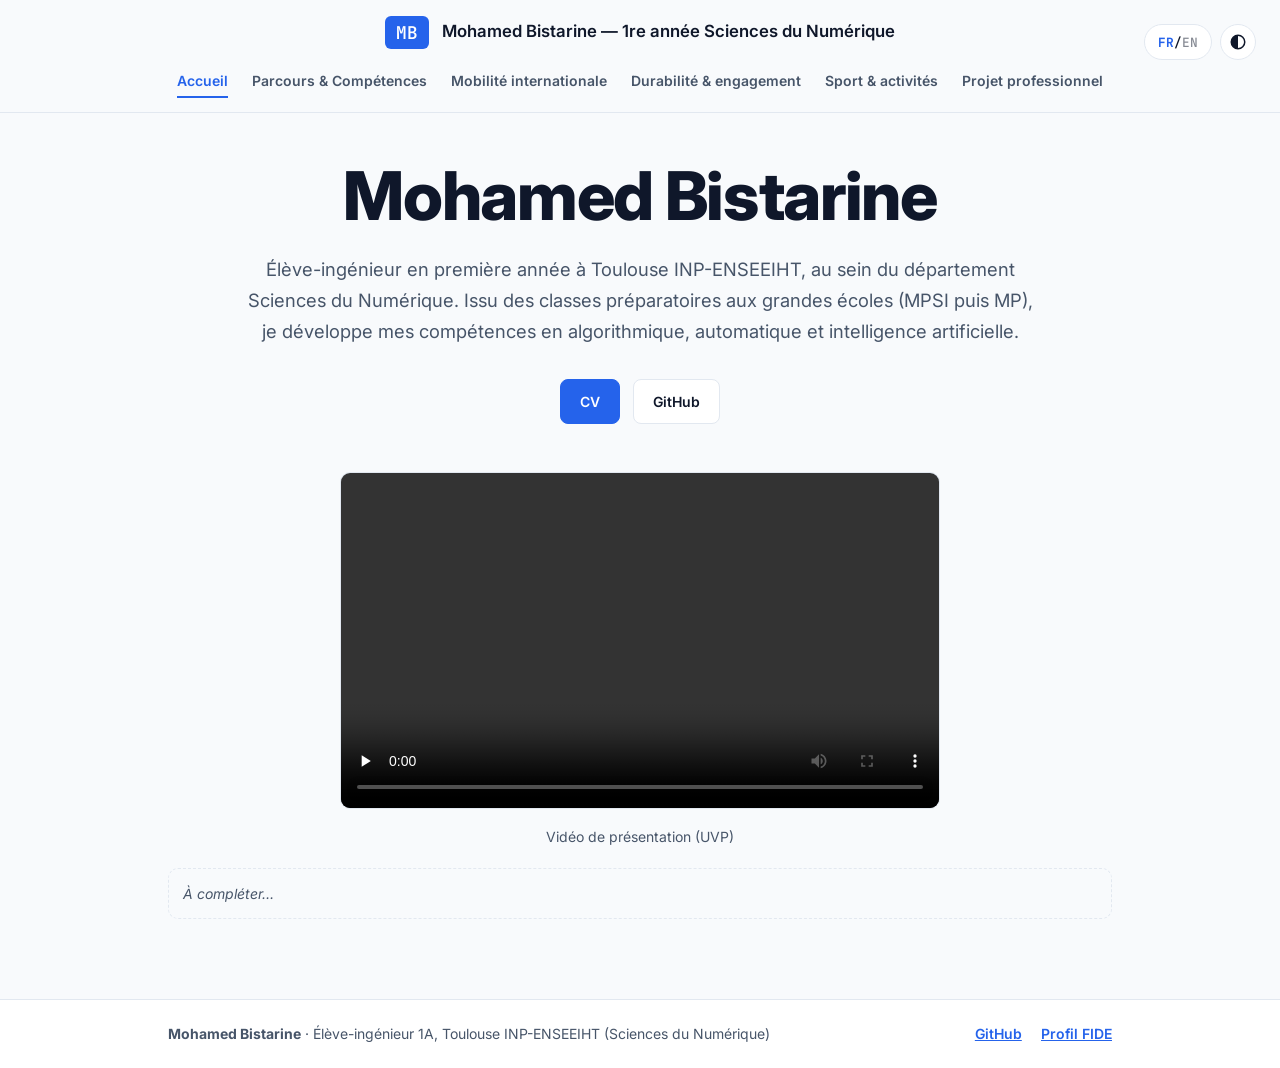
==== commit 37783c6c: "Un seul bouton CV : le PDF suit la langue du site" ====
--- a/index.html
+++ b/index.html
@@ -91,10 +91,8 @@
         </p>
 
         <div class="actions center">
-          <a lang="fr" class="btn primary" href="assets/CV_Mohamed_Bistarine_FR.pdf" target="_blank" rel="noopener" aria-label="Télécharger le CV en français">CV (FR)</a>
-          <a lang="fr" class="btn" href="assets/CV_Mohamed_Bistarine_EN.pdf" target="_blank" rel="noopener" aria-label="Télécharger le CV en anglais">CV (EN)</a>
-          <a lang="en" class="btn primary" href="assets/CV_Mohamed_Bistarine_EN.pdf" target="_blank" rel="noopener" aria-label="Download the CV in English">CV (EN)</a>
-          <a lang="en" class="btn" href="assets/CV_Mohamed_Bistarine_FR.pdf" target="_blank" rel="noopener" aria-label="Download the CV in French">CV (FR)</a>
+          <a lang="fr" class="btn primary" href="assets/CV_Mohamed_Bistarine_FR.pdf" target="_blank" rel="noopener" aria-label="Télécharger le CV en français">CV</a>
+          <a lang="en" class="btn primary" href="assets/CV_Mohamed_Bistarine_EN.pdf" target="_blank" rel="noopener" aria-label="Download the CV in English">CV</a>
           <a class="btn" href="https://github.com/medbistarine-ship-it" target="_blank" rel="noopener noreferrer">GitHub</a>
           <!-- <a class="btn" href="COLLE-ICI-TON-LIEN-MY-JOB-GLASSES" target="_blank" rel="noopener noreferrer">My Job Glasses</a> -->
         </div>
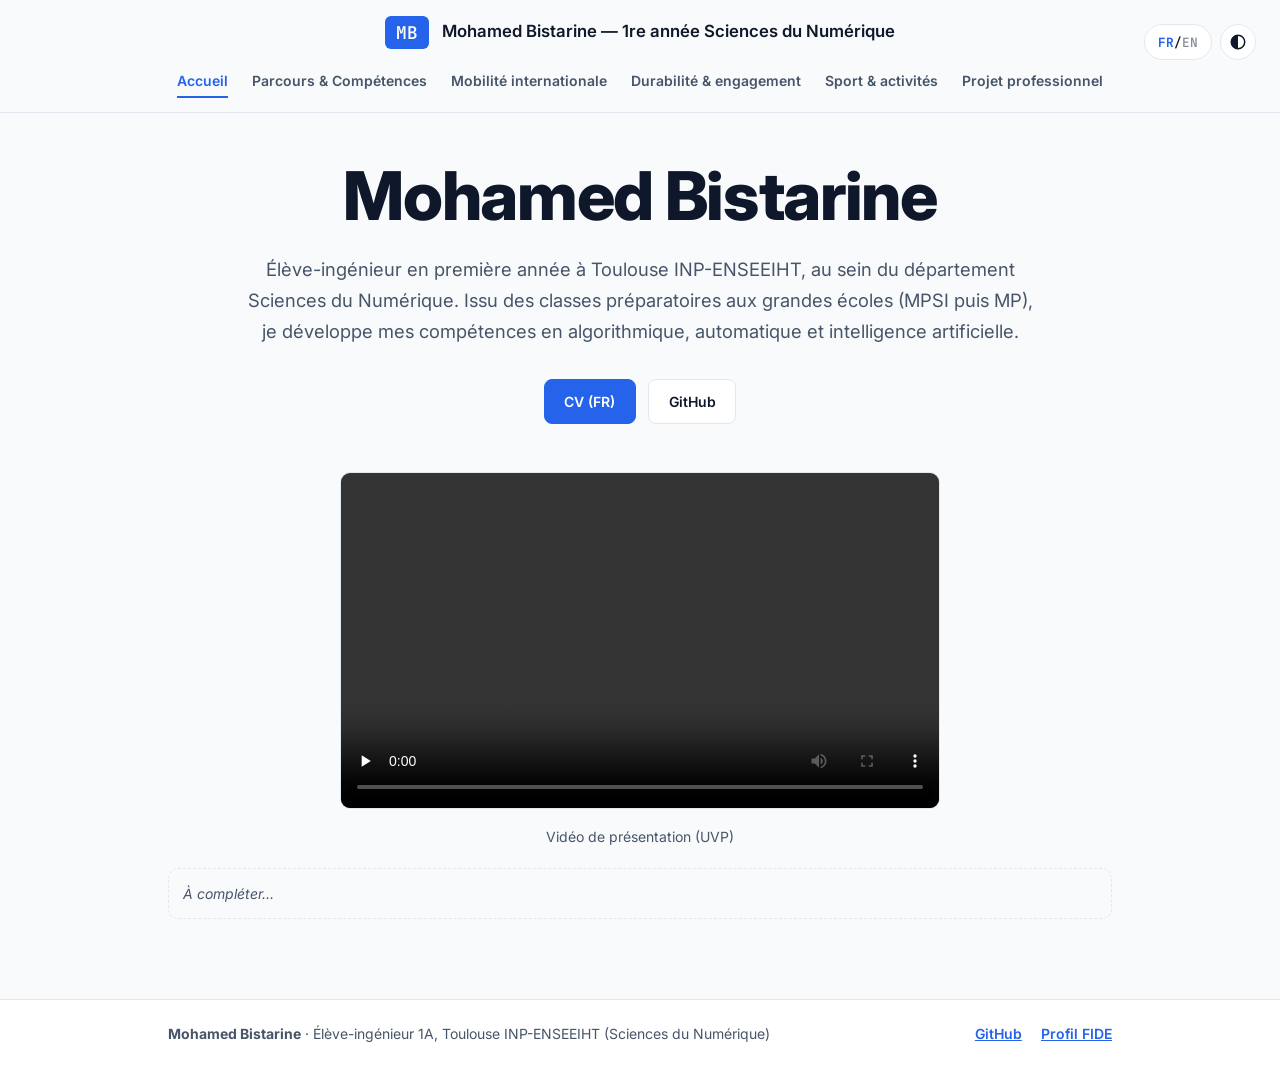
==== commit 05708710: "Bouton CV : libellé CV (FR) ou CV (EN) selon la langue choisie Co-Authored-By: Claude Sonnet 5.5 <no" ====
--- a/index.html
+++ b/index.html
@@ -91,8 +91,8 @@
         </p>
 
         <div class="actions center">
-          <a lang="fr" class="btn primary" href="assets/CV_Mohamed_Bistarine_FR.pdf" target="_blank" rel="noopener" aria-label="Télécharger le CV en français">CV</a>
-          <a lang="en" class="btn primary" href="assets/CV_Mohamed_Bistarine_EN.pdf" target="_blank" rel="noopener" aria-label="Download the CV in English">CV</a>
+          <a lang="fr" class="btn primary" href="assets/CV_Mohamed_Bistarine_FR.pdf" target="_blank" rel="noopener" aria-label="Télécharger le CV en français">CV (FR)</a>
+          <a lang="en" class="btn primary" href="assets/CV_Mohamed_Bistarine_EN.pdf" target="_blank" rel="noopener" aria-label="Download the CV in English">CV (EN)</a>
           <a class="btn" href="https://github.com/medbistarine-ship-it" target="_blank" rel="noopener noreferrer">GitHub</a>
           <!-- <a class="btn" href="COLLE-ICI-TON-LIEN-MY-JOB-GLASSES" target="_blank" rel="noopener noreferrer">My Job Glasses</a> -->
         </div>
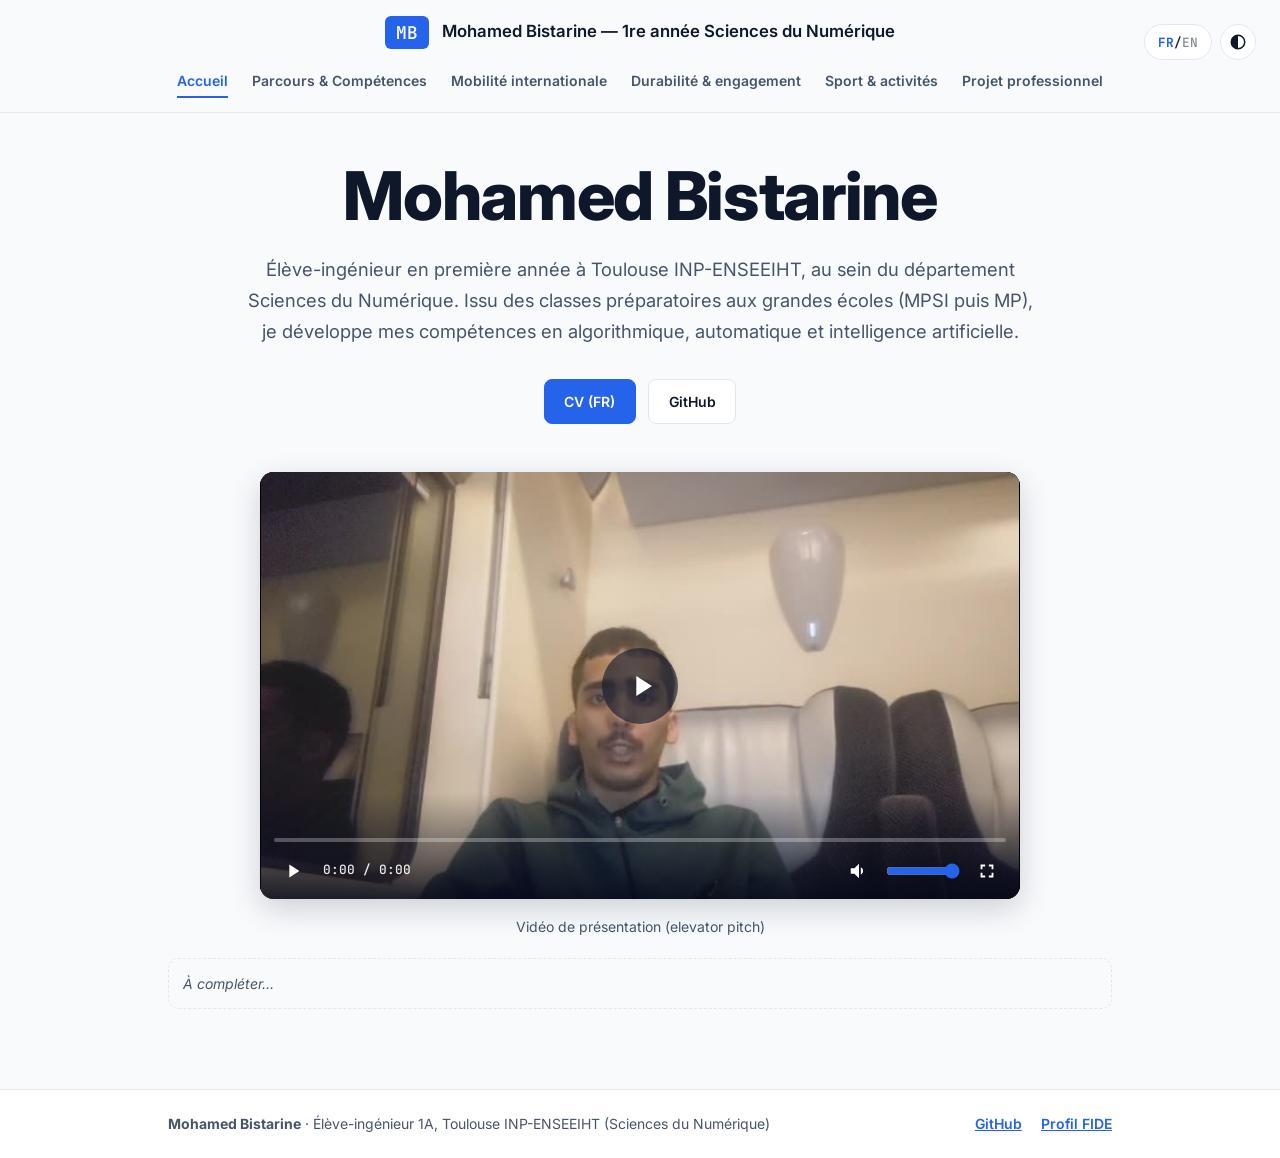
==== commit 68292442: "Add elevator pitch video with custom player (auto-hiding controls, progress bar, keyboard support)" ====
--- a/index.html
+++ b/index.html
@@ -98,10 +98,39 @@
         </div>
 
         <figure class="video-card">
-          <video controls preload="none" src="assets/uvp_pitch.mp4" class="uvp-video">
-            <span lang="fr">Votre navigateur ne peut pas lire cette vidéo.</span><span lang="en">Your browser cannot play this video.</span>
-          </video>
-          <figcaption><span lang="fr">Vidéo de présentation (UVP)</span><span lang="en">UVP video pitch</span></figcaption>
+          <div class="vp" id="vp" data-state="paused" data-idle="false" tabindex="0" role="group" aria-label="Elevator pitch">
+            <video class="uvp-video" id="vpv" preload="metadata" playsinline poster="assets/uvp_poster.jpg" src="assets/uvp_pitch.mp4">
+              <span lang="fr">Votre navigateur ne peut pas lire cette vidéo.</span><span lang="en">Your browser cannot play this video.</span>
+            </video>
+            <button type="button" class="vp-big" id="vpBig" aria-label="Play">
+              <svg class="i-p" viewBox="0 0 24 24" aria-hidden="true"><path d="M8 5v14l11-7z"/></svg>
+              <svg class="i-r" viewBox="0 0 24 24" aria-hidden="true"><path d="M12 5V2L7 6l5 4V7a5 5 0 1 1-5 5H5a7 7 0 1 0 7-7z"/></svg>
+            </button>
+            <div class="vp-bar" id="vpBar">
+              <div class="vp-track" id="vpTrack" role="slider" tabindex="0" aria-valuemin="0" aria-valuemax="100" aria-valuenow="0">
+                <div class="vp-buf" id="vpBuf"></div><div class="vp-fill" id="vpFill"></div><div class="vp-knob" id="vpKnob"></div>
+                <div class="vp-tip" id="vpTip">0:00</div>
+              </div>
+              <div class="vp-row">
+                <button type="button" class="vp-btn" id="vpPlay" aria-label="Play">
+                  <svg class="i-play" viewBox="0 0 24 24" aria-hidden="true"><path d="M8 5v14l11-7z"/></svg>
+                  <svg class="i-pause" viewBox="0 0 24 24" aria-hidden="true"><path d="M7 5h4v14H7zM13 5h4v14h-4z"/></svg>
+                  <svg class="i-replay" viewBox="0 0 24 24" aria-hidden="true"><path d="M12 5V2L7 6l5 4V7a5 5 0 1 1-5 5H5a7 7 0 1 0 7-7z"/></svg>
+                </button>
+                <span class="vp-time" id="vpTime">0:00 / 0:00</span>
+                <span class="vp-sp"></span>
+                <button type="button" class="vp-btn" id="vpMute" aria-label="Mute">
+                  <svg class="i-vol" viewBox="0 0 24 24" aria-hidden="true"><path d="M3 9v6h4l5 5V4L7 9zm13.5 3A4.5 4.5 0 0 0 14 8v8a4.5 4.5 0 0 0 2.5-4z"/></svg>
+                  <svg class="i-mute" viewBox="0 0 24 24" aria-hidden="true"><path d="M3 9v6h4l5 5V4L7 9zm12.6 3 2.4-2.4-1.4-1.4-2.4 2.4-2.4-2.4-1.4 1.4 2.4 2.4-2.4 2.4 1.4 1.4 2.4-2.4 2.4 2.4 1.4-1.4z"/></svg>
+                </button>
+                <input type="range" class="vp-vol" id="vpVol" min="0" max="1" step="0.05" value="1" aria-label="Volume">
+                <button type="button" class="vp-btn" id="vpFs" aria-label="Fullscreen">
+                  <svg viewBox="0 0 24 24" aria-hidden="true"><path d="M5 5h5v2H7v3H5zm9 0h5v5h-2V7h-3zM5 14h2v3h3v2H5zm12 0h2v5h-5v-2h3z"/></svg>
+                </button>
+              </div>
+            </div>
+          </div>
+          <figcaption><span lang="fr">Vidéo de présentation (elevator pitch)</span><span lang="en">Elevator pitch video</span></figcaption>
         </figure>
 
         <div class="to-fill" role="presentation"></div>
@@ -604,6 +633,139 @@
         root.setAttribute('data-theme', next);
         try { localStorage.setItem('theme', next); } catch (e) {}
       });
+
+      /* ----- Lecteur vidéo (pause, barre de progression, masquage automatique) ----- */
+      (function () {
+        var box = document.getElementById('vp'); if (!box) { return; }
+        var v = document.getElementById('vpv'), big = document.getElementById('vpBig'),
+            bar = document.getElementById('vpBar'), track = document.getElementById('vpTrack'),
+            fill = document.getElementById('vpFill'), knob = document.getElementById('vpKnob'),
+            buf = document.getElementById('vpBuf'), tip = document.getElementById('vpTip'),
+            playB = document.getElementById('vpPlay'), muteB = document.getElementById('vpMute'),
+            vol = document.getElementById('vpVol'), fsB = document.getElementById('vpFs'),
+            time = document.getElementById('vpTime');
+        var IDLE_MS = 2500, idleTimer = null, dragging = false;
+        var L = {
+          fr: { play: 'Lecture', pause: 'Pause', replay: 'Revoir', mute: 'Couper le son', unmute: 'Activer le son', fs: 'Plein écran', vol: 'Volume', seek: 'Position de la vidéo', group: 'Lecteur vidéo : elevator pitch' },
+          en: { play: 'Play', pause: 'Pause', replay: 'Replay', mute: 'Mute', unmute: 'Unmute', fs: 'Fullscreen', vol: 'Volume', seek: 'Video position', group: 'Video player: elevator pitch' }
+        };
+        function t(k) { var lg = root.getAttribute('data-lang') === 'en' ? 'en' : 'fr'; return L[lg][k]; }
+        function fmt(s) { s = Math.max(0, Math.floor(s || 0)); return Math.floor(s / 60) + ':' + ('0' + (s % 60)).slice(-2); }
+
+        function setState(s) { box.setAttribute('data-state', s); labels(); }
+        function labels() {
+          var s = box.getAttribute('data-state');
+          var a = s === 'playing' ? t('pause') : (s === 'ended' ? t('replay') : t('play'));
+          playB.setAttribute('aria-label', a); big.setAttribute('aria-label', a);
+          muteB.setAttribute('aria-label', (v.muted || v.volume === 0) ? t('unmute') : t('mute'));
+          fsB.setAttribute('aria-label', t('fs')); vol.setAttribute('aria-label', t('vol'));
+          track.setAttribute('aria-label', t('seek')); box.setAttribute('aria-label', t('group'));
+        }
+        function render() {
+          var d = v.duration || 0, p = d ? v.currentTime / d : 0;
+          fill.style.width = (p * 100) + '%'; knob.style.left = (p * 100) + '%';
+          track.setAttribute('aria-valuenow', Math.round(p * 100));
+          track.setAttribute('aria-valuetext', fmt(v.currentTime) + ' / ' + fmt(d));
+          time.textContent = fmt(v.currentTime) + ' / ' + fmt(d);
+          if (v.buffered && v.buffered.length && d) { buf.style.width = (v.buffered.end(v.buffered.length - 1) / d * 100) + '%'; }
+        }
+        function toggle() {
+          if (v.ended) { v.currentTime = 0; }
+          if (v.paused || v.ended) { var pr = v.play(); if (pr && pr.catch) { pr.catch(function () {}); } } else { v.pause(); }
+        }
+        function seekBy(sec) { v.currentTime = Math.min(Math.max(0, v.currentTime + sec), v.duration || 0); wake(); }
+
+        /* Masquage : la barre et le curseur disparaissent si la souris reste immobile pendant la lecture */
+        function wake() {
+          box.setAttribute('data-idle', 'false');
+          clearTimeout(idleTimer);
+          if (!v.paused && !v.ended) { idleTimer = setTimeout(sleep, IDLE_MS); }
+        }
+        function sleep() {
+          if (v.paused || v.ended || dragging) { return; }
+          if (box.matches(':focus-within') && box.classList.contains('kbd')) { /* clavier : on laisse visible */ return; }
+          if (bar.matches(':hover')) { idleTimer = setTimeout(sleep, IDLE_MS); return; }
+          box.setAttribute('data-idle', 'true');
+        }
+        box.addEventListener('mousemove', function () { wake(); });
+        box.addEventListener('pointerdown', function () { box.classList.remove('kbd'); wake(); });
+        box.addEventListener('touchstart', function () { wake(); }, { passive: true });
+        box.addEventListener('mouseleave', function () { if (!v.paused && !v.ended) { clearTimeout(idleTimer); idleTimer = setTimeout(sleep, 800); } });
+        box.addEventListener('focusin', function () { wake(); });
+
+        v.addEventListener('click', function () { toggle(); wake(); });
+        v.addEventListener('dblclick', function () { fsB.click(); });
+        big.addEventListener('click', function () { toggle(); });
+        playB.addEventListener('click', function () { toggle(); wake(); });
+        v.addEventListener('play', function () { setState('playing'); wake(); });
+        v.addEventListener('pause', function () { if (!v.ended) { setState('paused'); } box.setAttribute('data-idle', 'false'); clearTimeout(idleTimer); });
+        v.addEventListener('ended', function () { setState('ended'); box.setAttribute('data-idle', 'false'); clearTimeout(idleTimer); });
+        v.addEventListener('waiting', function () { box.classList.add('loading'); });
+        v.addEventListener('playing', function () { box.classList.remove('loading'); });
+        v.addEventListener('canplay', function () { box.classList.remove('loading'); });
+        ['timeupdate', 'loadedmetadata', 'durationchange', 'progress'].forEach(function (e) { v.addEventListener(e, render); });
+
+        /* Barre de progression : clic, glisser, survol (temps), clavier */
+        function posFromEvent(e) {
+          var r = track.getBoundingClientRect();
+          return Math.min(1, Math.max(0, (e.clientX - r.left) / r.width));
+        }
+        track.addEventListener('pointerdown', function (e) {
+          dragging = true; box.classList.add('scrub'); track.setPointerCapture(e.pointerId);
+          if (v.duration) { v.currentTime = posFromEvent(e) * v.duration; }
+          render(); e.preventDefault();
+        });
+        track.addEventListener('pointermove', function (e) {
+          var p = posFromEvent(e);
+          tip.style.left = (p * 100) + '%'; tip.textContent = fmt(p * (v.duration || 0));
+          if (dragging && v.duration) { v.currentTime = p * v.duration; render(); }
+        });
+        function endDrag() { dragging = false; box.classList.remove('scrub'); wake(); }
+        track.addEventListener('pointerup', endDrag); track.addEventListener('pointercancel', endDrag);
+        track.addEventListener('keydown', function (e) {
+          var k = e.key, d = v.duration || 0, ok = true;
+          if (k === 'ArrowLeft' || k === 'ArrowDown') { seekBy(-5); }
+          else if (k === 'ArrowRight' || k === 'ArrowUp') { seekBy(5); }
+          else if (k === 'Home') { v.currentTime = 0; }
+          else if (k === 'End') { v.currentTime = d; }
+          else { ok = false; }
+          if (ok) { e.preventDefault(); e.stopPropagation(); box.classList.add('kbd'); }
+        });
+
+        /* Volume / son */
+        function syncVol() { vol.value = v.muted ? 0 : v.volume; box.setAttribute('data-muted', (v.muted || v.volume === 0) ? 'true' : 'false'); labels(); }
+        muteB.addEventListener('click', function () { v.muted = !v.muted; if (!v.muted && v.volume === 0) { v.volume = 0.6; } syncVol(); });
+        vol.addEventListener('input', function () { v.muted = false; v.volume = parseFloat(vol.value); syncVol(); });
+        v.addEventListener('volumechange', syncVol);
+
+        /* Plein écran */
+        fsB.addEventListener('click', function () {
+          var fsEl = document.fullscreenElement || document.webkitFullscreenElement;
+          if (fsEl) { (document.exitFullscreen || document.webkitExitFullscreen).call(document); return; }
+          var rq = box.requestFullscreen || box.webkitRequestFullscreen;
+          if (rq) { rq.call(box); } else if (v.webkitEnterFullscreen) { v.webkitEnterFullscreen(); }
+        });
+
+        /* Raccourcis clavier quand le lecteur a le focus */
+        box.addEventListener('keydown', function (e) {
+          if (e.target !== box && e.target !== v && e.target !== playB && e.target !== big) { return; }
+          var k = e.key, ok = true;
+          if (k === ' ' || k === 'k' || k === 'K') { toggle(); }
+          else if (k === 'ArrowLeft') { seekBy(-5); } else if (k === 'ArrowRight') { seekBy(5); }
+          else if (k === 'j' || k === 'J') { seekBy(-10); } else if (k === 'l' || k === 'L') { seekBy(10); }
+          else if (k === 'm' || k === 'M') { muteB.click(); } else if (k === 'f' || k === 'F') { fsB.click(); }
+          else if (k >= '0' && k <= '9' && v.duration) { v.currentTime = v.duration * (parseInt(k, 10) / 10); }
+          else { ok = false; }
+          if (ok) { e.preventDefault(); box.classList.add('kbd'); wake(); }
+        });
+
+        /* Met la vidéo en pause quand on change d'onglet du site ou de page */
+        document.addEventListener('visibilitychange', function () { if (document.hidden && !v.paused) { v.pause(); } });
+        window.addEventListener('hashchange', function () { if (!v.paused) { v.pause(); } });
+        new MutationObserver(labels).observe(root, { attributes: true, attributeFilter: ['data-lang'] });
+
+        labels(); syncVol(); render();
+      })();
     })();
   </script>
 </body>
--- a/style.css
+++ b/style.css
@@ -232,3 +232,51 @@
 /* Bouton de langue FR/EN : la langue active est mise en évidence */
 #lang .lg { opacity: .5; font-weight: 500; }
 html[data-lang="fr"] #lang .lg-fr, html[data-lang="en"] #lang .lg-en { opacity: 1; font-weight: 700; color: var(--accent); }
+
+/* ===== Lecteur vidéo personnalisé ===== */
+.video-card { max-width: 760px; }
+.video-card .vp .uvp-video { max-width: none; }
+.vp { position: relative; margin: 0 auto; border-radius: 14px; overflow: hidden; background: #000; box-shadow: 0 10px 30px rgba(15,23,42,.18); outline-offset: 4px; user-select: none; -webkit-user-select: none; }
+.vp:focus-visible { outline: 3px solid var(--accent); }
+.vp .uvp-video { display: block; width: 100%; aspect-ratio: 16/9; height: auto; object-fit: contain; border: 0; border-radius: 0; background: #000; cursor: pointer; }
+.vp[data-idle="true"][data-state="playing"], .vp[data-idle="true"][data-state="playing"] .uvp-video { cursor: none; }
+.vp-big { position: absolute; inset: 0; margin: auto; width: 76px; height: 76px; border-radius: 50%; border: 0; background: rgba(15,23,42,.62); color: #fff; display: grid; place-items: center; cursor: pointer; transition: opacity .25s, transform .25s, background .2s; }
+.vp-big svg { width: 34px; height: 34px; fill: currentColor; margin-left: 4px; }
+.vp-big:hover { background: var(--accent); transform: scale(1.06); }
+.vp[data-state="playing"] .vp-big { opacity: 0; pointer-events: none; transform: scale(.85); }
+.vp.loading[data-state="playing"] .vp-big { opacity: 1; background: rgba(15,23,42,.45); pointer-events: none; animation: vpPulse 1s ease-in-out infinite; }
+.vp.loading[data-state="playing"] .vp-big svg { opacity: 0; }
+@keyframes vpPulse { 50% { transform: scale(1.12); } }
+.vp-bar { position: absolute; left: 0; right: 0; bottom: 0; padding: 2.4rem .9rem .6rem; background: linear-gradient(to top, rgba(2,6,23,.82), rgba(2,6,23,0)); color: #fff; transition: opacity .3s, transform .3s; }
+.vp[data-idle="true"][data-state="playing"] .vp-bar { opacity: 0; transform: translateY(8px); pointer-events: none; }
+.vp-track { position: relative; height: 18px; display: flex; align-items: center; cursor: pointer; touch-action: none; }
+.vp-track::before { content: ""; position: absolute; left: 0; right: 0; height: 4px; border-radius: 4px; background: rgba(255,255,255,.28); transition: height .15s; }
+.vp-track:hover::before, .vp.scrub .vp-track::before { height: 7px; }
+.vp-buf, .vp-fill { position: absolute; left: 0; height: 4px; border-radius: 4px; width: 0; transition: height .15s; }
+.vp-buf { background: rgba(255,255,255,.35); }
+.vp-fill { background: var(--accent); }
+.vp-track:hover .vp-buf, .vp-track:hover .vp-fill, .vp.scrub .vp-buf, .vp.scrub .vp-fill { height: 7px; }
+.vp-knob { position: absolute; top: 50%; width: 14px; height: 14px; margin: -7px 0 0 -7px; border-radius: 50%; background: #fff; box-shadow: 0 1px 4px rgba(0,0,0,.5); transform: scale(0); transition: transform .15s; }
+.vp-track:hover .vp-knob, .vp-track:focus-visible .vp-knob, .vp.scrub .vp-knob { transform: scale(1); }
+.vp-track:focus-visible { outline: 2px solid #fff; outline-offset: 2px; border-radius: 6px; }
+.vp-tip { position: absolute; bottom: 22px; transform: translateX(-50%); padding: 2px 7px; border-radius: 6px; background: rgba(2,6,23,.9); font: 600 .75rem/1.4 var(--mono); opacity: 0; pointer-events: none; transition: opacity .15s; }
+.vp-track:hover .vp-tip, .vp.scrub .vp-tip { opacity: 1; }
+.vp-row { display: flex; align-items: center; gap: .35rem; margin-top: .15rem; }
+.vp-sp { flex: 1; }
+.vp-time { font: 500 .8rem/1 var(--mono); opacity: .92; padding-left: .3rem; white-space: nowrap; }
+.vp-btn { width: 38px; height: 38px; border: 0; border-radius: 8px; background: transparent; color: #fff; display: grid; place-items: center; cursor: pointer; transition: background .15s; }
+.vp-btn:hover { background: rgba(255,255,255,.16); }
+.vp-btn:focus-visible { outline: 2px solid #fff; outline-offset: 0; }
+.vp-btn svg { width: 22px; height: 22px; fill: currentColor; }
+.vp-btn .i-pause, .vp-btn .i-replay, .vp-btn .i-mute { display: none; }
+.vp[data-state="playing"] #vpPlay .i-play, .vp[data-state="ended"] #vpPlay .i-play { display: none; }
+.vp[data-state="playing"] #vpPlay .i-pause { display: block; }
+.vp[data-state="ended"] #vpPlay .i-replay { display: block; }
+.vp[data-muted="true"] #vpMute .i-vol { display: none; }
+.vp[data-muted="true"] #vpMute .i-mute { display: block; }
+.vp-vol { width: 74px; height: 18px; accent-color: var(--accent); cursor: pointer; background: transparent; }
+@media (max-width: 520px) { .vp-vol { display: none; } .vp-big { width: 64px; height: 64px; } .vp-bar { padding: 2rem .5rem .4rem; } }
+@media (prefers-reduced-motion: reduce) { .vp-bar, .vp-big, .vp-knob, .vp-track::before, .vp-fill, .vp-buf { transition: none; } .vp.loading[data-state="playing"] .vp-big { animation: none; } }
+.vp-big .i-r { display: none; margin-left: 0; }
+.vp[data-state="ended"] .vp-big .i-p { display: none; }
+.vp[data-state="ended"] .vp-big .i-r { display: block; }
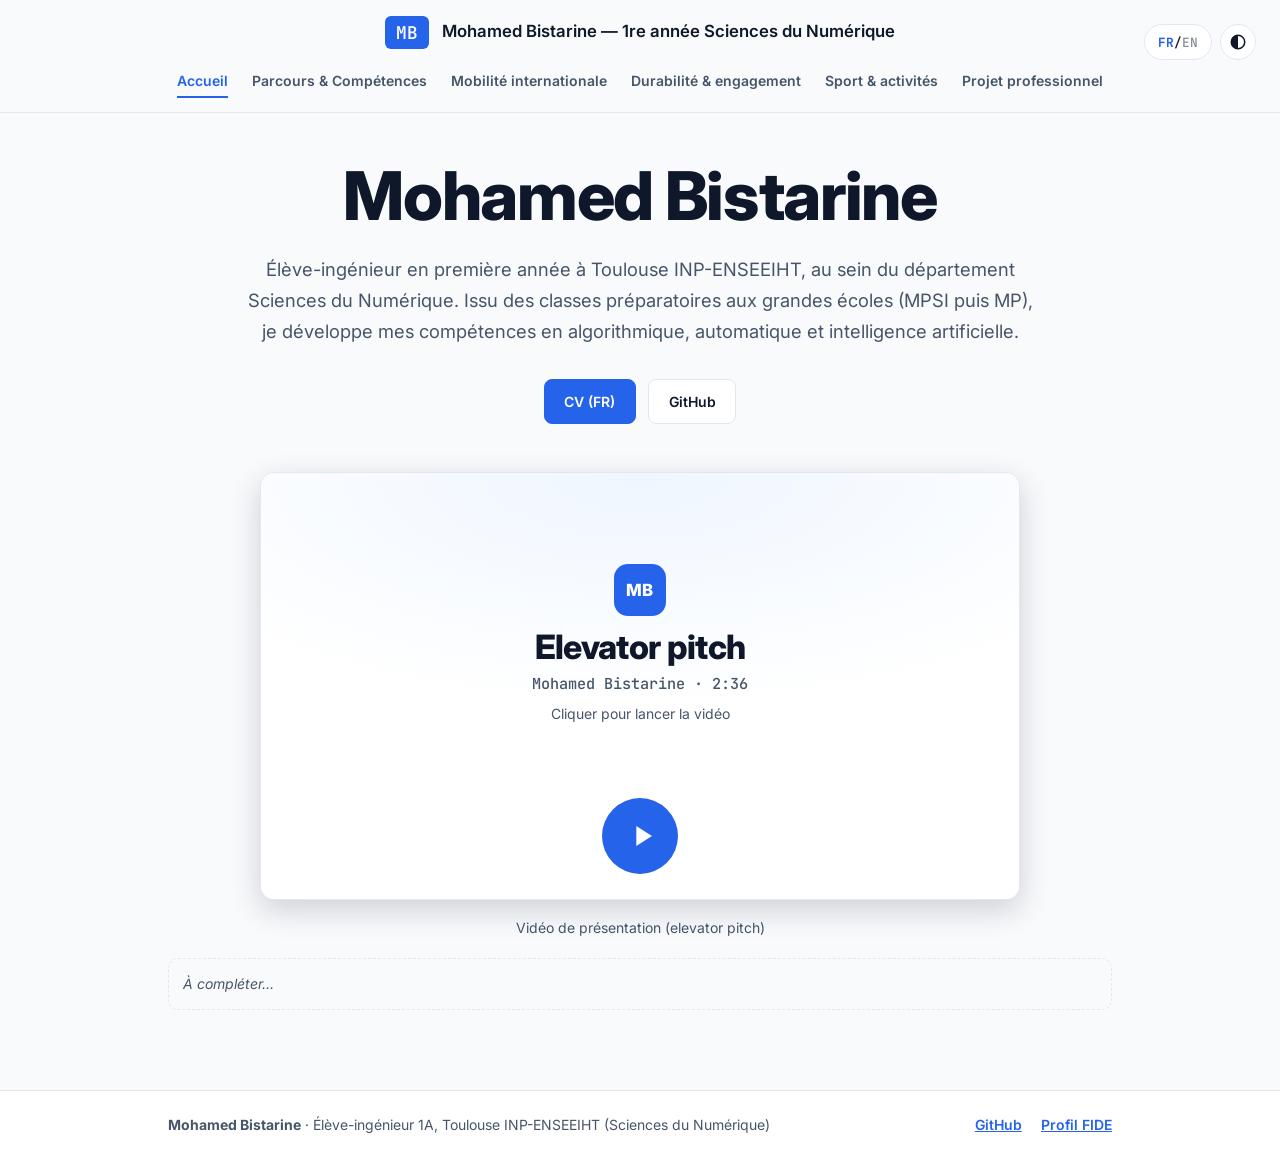
==== commit 9ad5ac6d: "Video: themed neutral cover instead of poster frame (no face before play)" ====
--- a/index.html
+++ b/index.html
@@ -98,10 +98,16 @@
         </div>
 
         <figure class="video-card">
-          <div class="vp" id="vp" data-state="paused" data-idle="false" tabindex="0" role="group" aria-label="Elevator pitch">
-            <video class="uvp-video" id="vpv" preload="metadata" playsinline poster="assets/uvp_poster.jpg" src="assets/uvp_pitch.mp4">
+          <div class="vp" id="vp" data-state="paused" data-idle="false" data-cover="true" tabindex="0" role="group" aria-label="Elevator pitch">
+            <video class="uvp-video" id="vpv" preload="metadata" playsinline src="assets/uvp_pitch.mp4">
               <span lang="fr">Votre navigateur ne peut pas lire cette vidéo.</span><span lang="en">Your browser cannot play this video.</span>
             </video>
+            <div class="vp-cover" id="vpCover" aria-hidden="true">
+              <span class="vp-logo">MB</span>
+              <span class="vp-ct"><span lang="fr">Elevator pitch</span><span lang="en">Elevator pitch</span></span>
+              <span class="vp-cs">Mohamed Bistarine · <span id="vpDur">2:36</span></span>
+              <span class="vp-cl"><span lang="fr">Cliquer pour lancer la vidéo</span><span lang="en">Click to play the video</span></span>
+            </div>
             <button type="button" class="vp-big" id="vpBig" aria-label="Play">
               <svg class="i-p" viewBox="0 0 24 24" aria-hidden="true"><path d="M8 5v14l11-7z"/></svg>
               <svg class="i-r" viewBox="0 0 24 24" aria-hidden="true"><path d="M12 5V2L7 6l5 4V7a5 5 0 1 1-5 5H5a7 7 0 1 0 7-7z"/></svg>
@@ -652,7 +658,7 @@
         function t(k) { var lg = root.getAttribute('data-lang') === 'en' ? 'en' : 'fr'; return L[lg][k]; }
         function fmt(s) { s = Math.max(0, Math.floor(s || 0)); return Math.floor(s / 60) + ':' + ('0' + (s % 60)).slice(-2); }
 
-        function setState(s) { box.setAttribute('data-state', s); labels(); }
+        function setState(s) { box.setAttribute('data-state', s); box.setAttribute('data-cover', s === 'ended' ? 'true' : (s === 'playing' ? 'false' : box.getAttribute('data-cover'))); labels(); }
         function labels() {
           var s = box.getAttribute('data-state');
           var a = s === 'playing' ? t('pause') : (s === 'ended' ? t('replay') : t('play'));
@@ -667,6 +673,7 @@
           track.setAttribute('aria-valuenow', Math.round(p * 100));
           track.setAttribute('aria-valuetext', fmt(v.currentTime) + ' / ' + fmt(d));
           time.textContent = fmt(v.currentTime) + ' / ' + fmt(d);
+          var dur = document.getElementById('vpDur'); if (dur && d) { dur.textContent = fmt(d); }
           if (v.buffered && v.buffered.length && d) { buf.style.width = (v.buffered.end(v.buffered.length - 1) / d * 100) + '%'; }
         }
         function toggle() {
--- a/style.css
+++ b/style.css
@@ -280,3 +280,26 @@
 .vp-big .i-r { display: none; margin-left: 0; }
 .vp[data-state="ended"] .vp-big .i-p { display: none; }
 .vp[data-state="ended"] .vp-big .i-r { display: block; }
+
+/* Couverture avant lecture : aucune image du visage ; suit le thème clair / sombre */
+.vp[data-cover="true"] .uvp-video { visibility: hidden; cursor: default; }
+.vp[data-cover="true"] { background: var(--surface); border: 1px solid var(--line); }
+.vp-cover { position: absolute; inset: 0; display: none; flex-direction: column; align-items: center; justify-content: center; gap: .5rem; text-align: center; padding: 1rem 1.5rem 6.2rem;
+  background: radial-gradient(120% 90% at 50% 0%, var(--tint) 0%, var(--surface) 62%); color: var(--text); pointer-events: none; }
+.vp[data-cover="true"] .vp-cover { display: flex; }
+.vp-logo { display: grid; place-items: center; width: 52px; height: 52px; border-radius: 14px; background: var(--accent); color: var(--accent-ink); font: 800 1.05rem/1 var(--sans); letter-spacing: .02em; margin-bottom: .3rem; }
+.vp-ct { font: 800 clamp(1.4rem, 1rem + 2vw, 2.1rem)/1.1 var(--sans); letter-spacing: -.02em; }
+.vp-cs { font: 500 .95rem/1.3 var(--mono); color: var(--muted); }
+.vp-cl { font-size: var(--fs-s); color: var(--muted); }
+.vp[data-cover="true"] .vp-bar { opacity: 0; pointer-events: none; }
+.vp[data-cover="true"] .vp-big { inset: auto auto 1.6rem 50%; margin: 0 0 0 -38px; background: var(--accent); color: var(--accent-ink); }
+.vp[data-cover="true"] .vp-big:hover { background: var(--accent); filter: brightness(1.1); }
+@media (max-width: 520px) {
+  .vp-logo, .vp-cl { display: none; }
+  .vp-cover { padding: .8rem 1rem 4.6rem; }
+  .vp[data-cover="true"] .vp-big { width: 56px; height: 56px; margin-left: -28px; bottom: 1rem; }
+  .vp-big svg { width: 26px; height: 26px; }
+}
+.vp-big .i-r { display: none; margin-left: 0; }
+.vp[data-state="ended"] .vp-big .i-p { display: none; }
+.vp[data-state="ended"] .vp-big .i-r { display: block; }
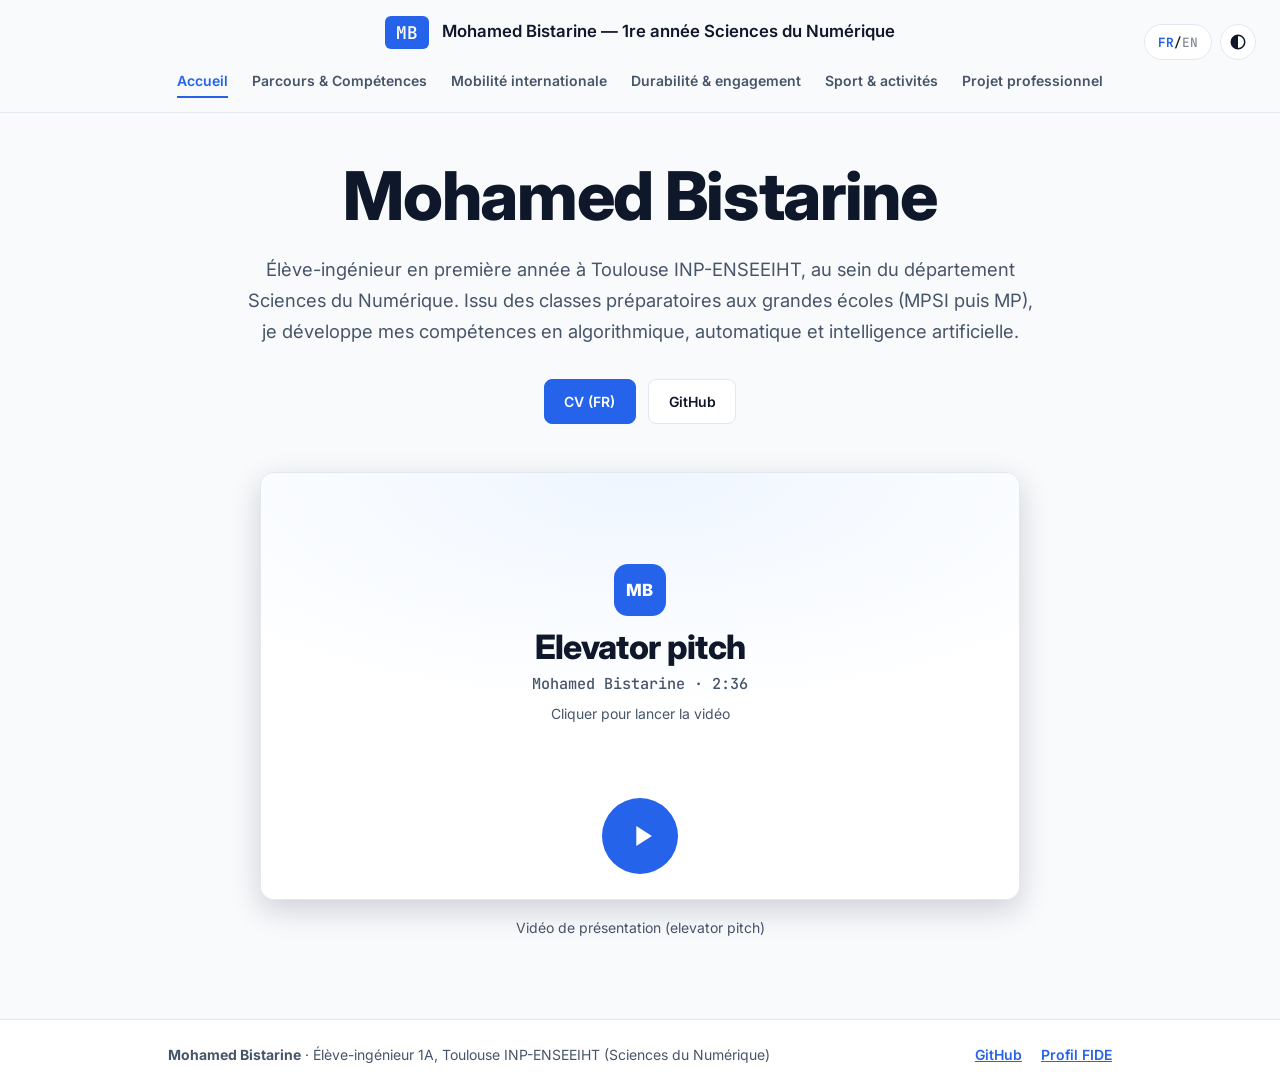
==== commit 0ae53676: "Remove 'À compléter' placeholder boxes" ====
--- a/index.html
+++ b/index.html
@@ -28,9 +28,6 @@
 <body>
   <!--
     GUIDE RAPIDE
-    - Dans chaque bloc, le cadre pointillé « À compléter… » (<div class="to-fill">) est un espace réservé
-      pour tes propres descriptions. Supprime-le une fois rempli, ou ajoute class="final" sur la balise <html>
-      pour tous les masquer d'un coup.
     - Chaque texte existe en français (lang="fr") et en anglais (lang="en") : modifie les deux.
     - Fichiers à déposer dans le dépôt GitHub (dossier assets/) :
         assets/CV_Mohamed_Bistarine_FR.pdf   assets/CV_Mohamed_Bistarine_EN.pdf   assets/uvp_pitch.mp4
@@ -139,7 +136,6 @@
           <figcaption><span lang="fr">Vidéo de présentation (elevator pitch)</span><span lang="en">Elevator pitch video</span></figcaption>
         </figure>
 
-        <div class="to-fill" role="presentation"></div>
       </section>
     </div>
 
@@ -169,17 +165,14 @@
               <span lang="en">Mathematical Sciences B Baccalaureate (SMB)</span>
             </h4>
             <p><span lang="fr">Baccalauréat marocain obtenu en 2024 au Lycée Mohammed Al Baqali. Cursus centré sur l'analyse, l'arithmétique et les sciences de l'ingénieur.</span><span lang="en">Moroccan baccalaureate obtained in 2024 at Lycée Mohammed Al Baqali. Curriculum focused on analysis, arithmetic and engineering sciences.</span></p>
-            <div class="to-fill" role="presentation"></div>
           </div>
           <div id="parc-2" class="sub-pane" data-group="parcours">
             <h4 class="pane-title"><span lang="fr">CPGE MPSI — Lycée Réda Slawi</span><span lang="en">MPSI preparatory class — Réda Slawi High School</span></h4>
             <p><span lang="fr">Première année de CPGE MPSI. Acquisition d'une base théorique solide et exigeante en algèbre, analyse mathématique, physique fondamentale et algorithmique classique.</span><span lang="en">First year of CPGE MPSI. Acquisition of a solid and demanding theoretical foundation in algebra, mathematical analysis, fundamental physics and classical algorithms.</span></p>
-            <div class="to-fill" role="presentation"></div>
           </div>
           <div id="parc-3" class="sub-pane active" data-group="parcours">
             <h4 class="pane-title"><span lang="fr">CPGE MP — Groupe Scolaire Al Qalam</span><span lang="en">MP preparatory class — Al Qalam School Group</span></h4>
             <p><span lang="fr">Deuxième année de CPGE, filière Mathématiques et Physique (MP). Préparation intensive aux concours ingénieurs, réalisation du projet TIPE (moteur d'échecs IA) et approfondissement en sciences industrielles.</span><span lang="en">Second year of CPGE, Mathematics and Physics (MP) track. Intensive preparation for engineering entrance exams, completion of the TIPE project (AI chess engine) and advanced study in industrial sciences.</span></p>
-            <div class="to-fill" role="presentation"></div>
           </div>
           <div id="parc-4" class="sub-pane" data-group="parcours">
             <h4 class="pane-title">
@@ -187,7 +180,6 @@
               <span lang="en">1st year of the engineering cycle — Toulouse INP-ENSEEIHT</span>
             </h4>
             <p><span lang="fr">Filière Sciences du Numérique (SN). Socle technique en programmation, automatique, analyse de données et probabilités. Orientation visée : optimisation, calcul haute performance (HPC) et IA décisionnelle.</span><span lang="en">Digital Sciences (SN) track. Technical core in programming, control systems, data analysis and probability. Targeted orientation: optimization, high-performance computing (HPC) and decision-making AI.</span></p>
-            <div class="to-fill" role="presentation"></div>
           </div>
         </div>
 
@@ -211,7 +203,6 @@
               <li><strong>LaTeX :</strong> <span class="status training"><span lang="fr">En formation</span><span lang="en">In training</span></span> (<span lang="fr">Rédaction académique</span><span lang="en">Academic writing</span>)</li>
               <li><strong><span lang="fr">Théorie des jeux</span><span lang="en">Game theory</span> :</strong> <span class="status auto"><span lang="fr">Auto-formation</span><span lang="en">Self-taught</span></span> (<span lang="fr">Algorithmique décisionnelle, moteur d'échecs IA</span><span lang="en">Decision algorithms, AI chess engine</span>)</li>
             </ul>
-            <div class="to-fill" role="presentation"></div>
           </div>
           <div id="comp-2" class="sub-pane" data-group="competences">
             <h4 class="pane-title"><span lang="fr">Langues</span><span lang="en">Languages</span></h4>
@@ -222,7 +213,6 @@
               <li><strong><span lang="fr">Allemand</span><span lang="en">German</span> :</strong> <span class="status training"><span lang="fr">En cours de formation</span><span lang="en">In training</span></span> (<span lang="fr">Niveau A1, LV2 à l'ENSEEIHT</span><span lang="en">Level A1, second foreign language at ENSEEIHT</span>)</li>
               <li><strong><span lang="fr">Chinois &amp; japonais</span><span lang="en">Chinese &amp; Japanese</span> :</strong> <span class="status auto"><span lang="fr">En cours d'auto-formation</span><span lang="en">Self-teaching</span></span> (<span lang="fr">Niveau A1 débutant : structures et mots de base</span><span lang="en">Level A1 beginner: basic structures and words</span>)</li>
             </ul>
-            <div class="to-fill" role="presentation"></div>
           </div>
         </div>
       </div>
@@ -250,7 +240,6 @@
               <span lang="en">Germany: academic exchange or R&amp;D internship</span>
             </h4>
             <p><span lang="fr">Visant un échange académique ou un stage de R&amp;D, je souhaite approfondir mes compétences en mathématiques appliquées et en commande automatique au sein d'une université technique de référence européenne, en m'appuyant sur l'apprentissage de l'allemand (LV2).</span><span lang="en">Aiming for an academic exchange or an R&amp;D internship, I want to deepen my skills in applied mathematics and automatic control at a leading European technical university, building on my German studies (second foreign language).</span></p>
-            <div class="to-fill" role="presentation"></div>
           </div>
           <div id="mob-2" class="sub-pane" data-group="mobilite">
             <h4 class="pane-title">
@@ -258,7 +247,6 @@
               <span lang="en">Japan: research internship</span>
             </h4>
             <p><span lang="fr">Le Japon étant un acteur historique en systèmes intelligents, en robotique et en systèmes embarqués, j'ambitionne d'y effectuer un stage de recherche, en laboratoire ou en entreprise technologique.</span><span lang="en">As Japan is a historical player in intelligent systems, robotics and embedded systems, I aim to complete a research internship there, in a laboratory or a technology company.</span></p>
-            <div class="to-fill" role="presentation"></div>
           </div>
           <div id="mob-3" class="sub-pane" data-group="mobilite">
             <h4 class="pane-title">
@@ -266,7 +254,6 @@
               <span lang="en">China: technology hubs</span>
             </h4>
             <p><span lang="fr">Afin de m'immerger dans un écosystème pionnier de l'IA à grande échelle et de l'optimisation, je projette de réaliser un stage de R&amp;D dans un pôle d'innovation numérique.</span><span lang="en">To immerse myself in a pioneering ecosystem of large-scale AI and optimization, I plan to complete an R&amp;D internship in a digital innovation hub.</span></p>
-            <div class="to-fill" role="presentation"></div>
           </div>
         </div>
       </div>
@@ -294,7 +281,6 @@
               <span lang="en">Green IT: algorithmic sobriety</span>
             </h4>
             <p><span lang="fr">Conscient de l'impact environnemental croissant du numérique, je m'intéresse à la réduction de l'empreinte énergétique des systèmes embarqués grâce à l'optimisation de la complexité algorithmique.</span><span lang="en">Aware of the growing environmental impact of digital technology, I focus on reducing the energy footprint of embedded systems through the optimization of algorithmic complexity.</span></p>
-            <div class="to-fill" role="presentation"></div>
           </div>
           <div id="eng-2" class="sub-pane" data-group="engagement">
             <h4 class="pane-title">
@@ -302,7 +288,6 @@
               <span lang="en">Knowledge sharing</span>
             </h4>
             <p><span lang="fr">Attaché à l'égalité des chances dans les filières scientifiques, je m'engage dans l'entraide mathématique avec mes pairs et l'initiation des plus jeunes à la réflexion analytique.</span><span lang="en">Committed to equal opportunities in scientific fields, I take part in peer mathematical tutoring and introduce younger students to analytical thinking.</span></p>
-            <div class="to-fill" role="presentation"></div>
           </div>
           <div id="eng-3" class="sub-pane" data-group="engagement">
             <h4 class="pane-title">
@@ -310,7 +295,6 @@
               <span lang="en">Ethics: system reliability</span>
             </h4>
             <p><span lang="fr">La sécurité des personnes étant critique (industrie, aéronautique), j'accorde une importance primordiale à la fiabilité logicielle (utilisation rigoureuse d'Ada et de C).</span><span lang="en">Since human safety is critical (industry, aeronautics), I give primary importance to software reliability (rigorous use of Ada and C).</span></p>
-            <div class="to-fill" role="presentation"></div>
           </div>
         </div>
       </div>
@@ -351,7 +335,6 @@
                 <a class="btn primary" href="https://ratings.fide.com/profile/9047077" target="_blank" rel="noopener noreferrer">
                   <span lang="fr">Profil FIDE international</span><span lang="en">International FIDE profile</span>
                 </a>
-                <div class="to-fill" role="presentation"></div>
               </div>
               <div class="logo-slot has-logo"><img class="logo" src="[data-uri]" alt="Logo de l'Association Najah Souss Agadir Échecs" width="200" height="200">
               <svg class="art" viewBox="0 0 160 160" aria-hidden="true" focusable="false">
@@ -375,7 +358,6 @@
             <div class="pane-flex">
               <div class="pane-text">
                 <p><span lang="fr">Formation et parcours sportif au sein de l'équipe de l'Olympique Dcheira. Ce sport collectif structuré m'a inculqué la valeur de la discipline commune et l'importance du positionnement tactique.</span><span lang="en">Training and sporting career within the Olympique Dcheira team. This structured team sport instilled in me the value of shared discipline and the importance of tactical positioning.</span></p>
-                <div class="to-fill" role="presentation"></div>
               </div>
               <div class="logo-slot has-logo"><img class="logo" src="[data-uri]" alt="Logo de l'Olympique Dcheira" width="200" height="200">
               <svg class="art" viewBox="0 0 160 160" aria-hidden="true" focusable="false">
@@ -407,7 +389,6 @@
             <div class="pane-flex">
               <div class="pane-text">
                 <p><span lang="fr">La pratique régulière de la natation, du basketball et du volleyball constitue mon équilibre de vie physique. Ces disciplines développent l'endurance, la réactivité et l'esprit d'équipe.</span><span lang="en">The regular practice of swimming, basketball and volleyball forms my physical balance, developing endurance, reactivity and team spirit.</span></p>
-                <div class="to-fill" role="presentation"></div>
               </div>
               <svg class="art wide" viewBox="0 0 240 90" aria-hidden="true" focusable="false">
                 <g class="line-art">
@@ -455,14 +436,12 @@
             <p><span lang="fr">Création d'un automate d'intelligence artificielle capable de jouer à des jeux de stratégie comme les échecs : représentation de l'état du jeu, exploration d'arbres de recherche et fonction d'évaluation numérique des positions.</span><span lang="en">Creation of an artificial intelligence automaton able to play strategy games such as chess: game state representation, search tree exploration and numerical position evaluation function.</span></p>
             <ul class="tags" aria-label="Mots-clés"><li>Bitboards</li><li><span lang="fr">Hachage de Zobrist</span><span lang="en">Zobrist hashing</span></li><li><span lang="fr">Arbres de recherche</span><span lang="en">Search trees</span></li><li><span lang="fr">Évaluation de positions</span><span lang="en">Position evaluation</span></li></ul>
             <!-- <p><a href="https://github.com/medbistarine-ship-it/NOM-DU-DEPOT" target="_blank" rel="noopener noreferrer">Voir le code sur GitHub</a></p> -->
-            <div class="to-fill" role="presentation"></div>
           </div>
           <div id="proj-2" class="sub-pane" data-group="projets">
             <h4 class="pane-title"><span lang="fr">Estimateur de fonctions inconnues</span><span lang="en">Estimator of unknown functions</span></h4>
             <p class="status-line"><span class="status training"><span lang="fr">En cours</span><span lang="en">In progress</span></span> <span lang="fr">Projet personnel</span><span lang="en">Personal project</span></p>
             <p><span lang="fr">Conception d'un estimateur de fonctions inconnues à partir de données, en comparant plusieurs méthodes numériques : réseaux de neurones, estimateurs statistiques, etc.</span><span lang="en">Design of an estimator of unknown functions from data, comparing several numerical methods: neural networks, statistical estimators, etc.</span></p>
             <ul class="tags" aria-label="Mots-clés"><li><span lang="fr">Réseaux de neurones</span><span lang="en">Neural networks</span></li><li><span lang="fr">Estimateurs statistiques</span><span lang="en">Statistical estimators</span></li><li><span lang="fr">Méthodes numériques</span><span lang="en">Numerical methods</span></li></ul>
-            <div class="to-fill" role="presentation"></div>
           </div>
         </div>
 
@@ -479,17 +458,14 @@
           <div id="stage-1" class="sub-pane active" data-group="stages">
             <h4 class="pane-title"><span lang="fr">Gestion des données</span><span lang="en">Data management</span></h4>
             <p><span lang="fr">Collecte, structuration et exploitation de données pour aider la décision.</span><span lang="en">Collecting, structuring and exploiting data to support decision-making.</span></p>
-            <div class="to-fill" role="presentation"></div>
           </div>
           <div id="stage-2" class="sub-pane" data-group="stages">
             <h4 class="pane-title"><span lang="fr">Optimisation des modèles</span><span lang="en">Model optimization</span></h4>
             <p><span lang="fr">Amélioration de modèles mathématiques et d'apprentissage : performance, robustesse et coût de calcul.</span><span lang="en">Improving mathematical and learning models: performance, robustness and computational cost.</span></p>
-            <div class="to-fill" role="presentation"></div>
           </div>
           <div id="stage-3" class="sub-pane" data-group="stages">
             <h4 class="pane-title"><span lang="fr">Innovation logicielle</span><span lang="en">Software innovation</span></h4>
             <p><span lang="fr">Conception et développement de solutions logicielles nouvelles, fiables et maintenables.</span><span lang="en">Design and development of new, reliable and maintainable software solutions.</span></p>
-            <div class="to-fill" role="presentation"></div>
           </div>
         </div>
       </div>
--- a/style.css
+++ b/style.css
@@ -198,10 +198,6 @@
 .tags li { background: var(--tint); color: var(--accent); border: 1px solid var(--line); border-radius: 6px; padding: .15rem .6rem; font: 500 .8rem var(--mono); }
 
 /* Espaces à compléter */
-.to-fill { min-height: 3.2rem; margin-top: 1.2rem; display: flex; align-items: center; padding: .6rem .9rem; border: 1.5px dashed var(--line); border-radius: 10px; color: var(--muted); font-size: var(--fs-s); font-style: italic; }
-.to-fill::before { content: "À compléter…"; }
-html[data-lang="en"] .to-fill::before { content: "To be completed…"; }
-html.final .to-fill { display: none; }
 
 /* Pied de page */
 .site-footer { border-top: 1px solid var(--line); background: var(--surface); margin-top: 2rem; padding: 1.4rem 0; }
@@ -223,7 +219,7 @@
 }
 
 @media print {
-  .centered-header, .skip, .actions, .to-fill, .sub-tabs, .header-controls { display: none !important; }
+  .centered-header, .skip, .actions, .sub-tabs, .header-controls { display: none !important; }
   [data-page], .sub-pane { display: block !important; }
   html[data-lang="fr"] [lang="en"], html[data-lang="en"] [lang="fr"] { display: none !important; }
   body { background: #fff; color: #000; }
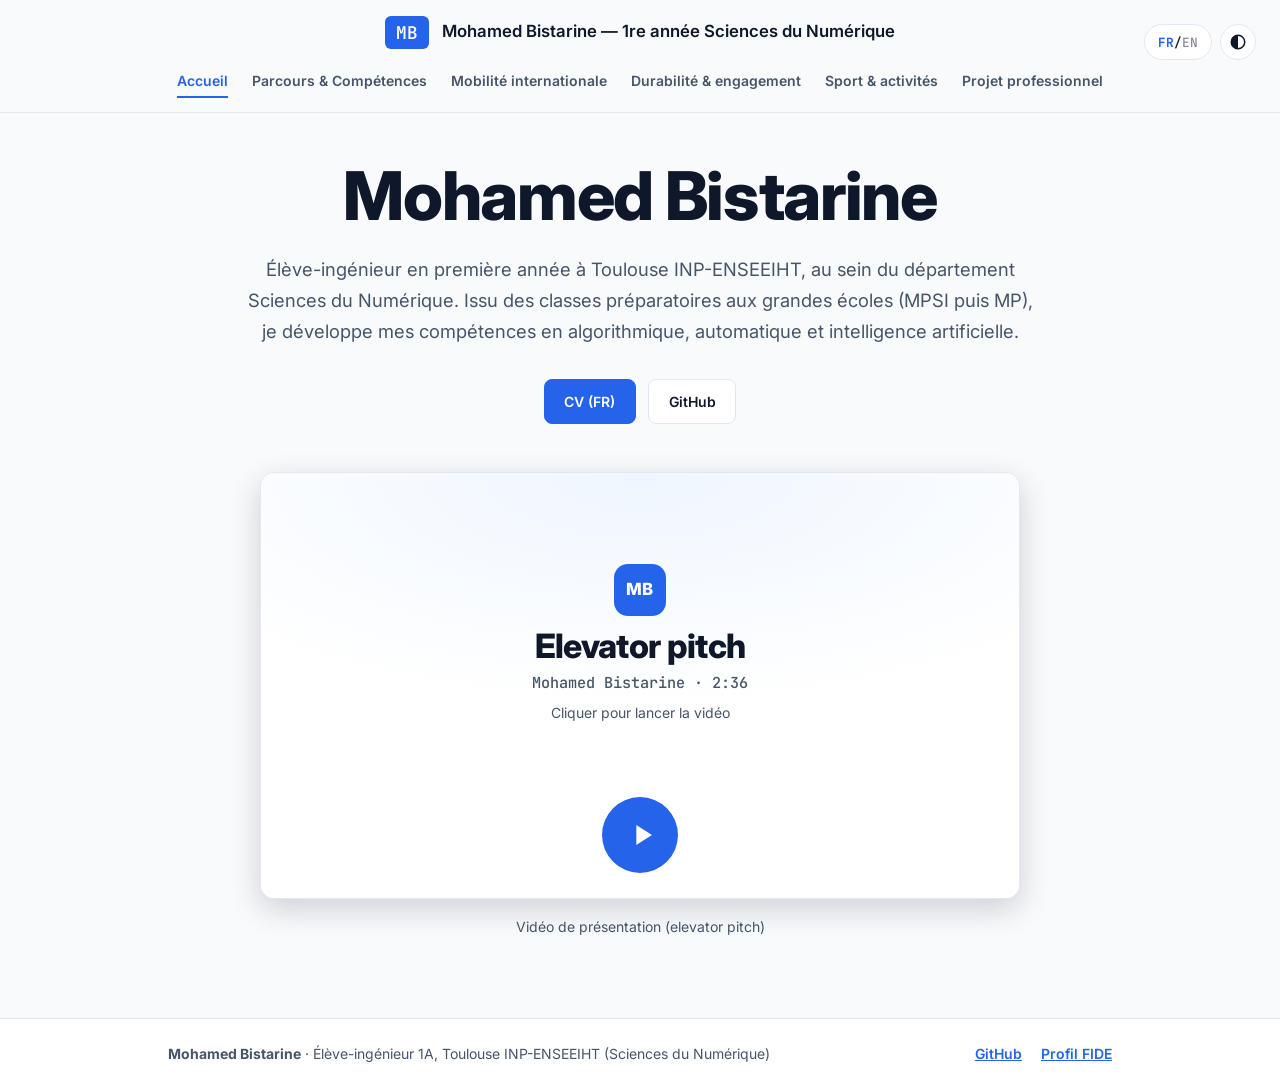
==== commit 81126dc4: "Video: do not load or render any frame before play (cover only)" ====
--- a/index.html
+++ b/index.html
@@ -96,7 +96,7 @@
 
         <figure class="video-card">
           <div class="vp" id="vp" data-state="paused" data-idle="false" data-cover="true" tabindex="0" role="group" aria-label="Elevator pitch">
-            <video class="uvp-video" id="vpv" preload="metadata" playsinline src="assets/uvp_pitch.mp4">
+            <video class="uvp-video" id="vpv" preload="none" playsinline data-src="assets/uvp_pitch.mp4">
               <span lang="fr">Votre navigateur ne peut pas lire cette vidéo.</span><span lang="en">Your browser cannot play this video.</span>
             </video>
             <div class="vp-cover" id="vpCover" aria-hidden="true">
@@ -653,6 +653,7 @@
           if (v.buffered && v.buffered.length && d) { buf.style.width = (v.buffered.end(v.buffered.length - 1) / d * 100) + '%'; }
         }
         function toggle() {
+          if (!v.getAttribute('src')) { v.setAttribute('src', v.getAttribute('data-src')); v.load(); }
           if (v.ended) { v.currentTime = 0; }
           if (v.paused || v.ended) { var pr = v.play(); if (pr && pr.catch) { pr.catch(function () {}); } } else { v.pause(); }
         }
--- a/style.css
+++ b/style.css
@@ -299,3 +299,6 @@
 .vp-big .i-r { display: none; margin-left: 0; }
 .vp[data-state="ended"] .vp-big .i-p { display: none; }
 .vp[data-state="ended"] .vp-big .i-r { display: block; }
+.vp[data-cover="true"] { aspect-ratio: 16/9; }
+.vp[data-cover="true"] .uvp-video { display: none; }
+.vp-cover { z-index: 1; } .vp-big, .vp-bar { z-index: 2; }
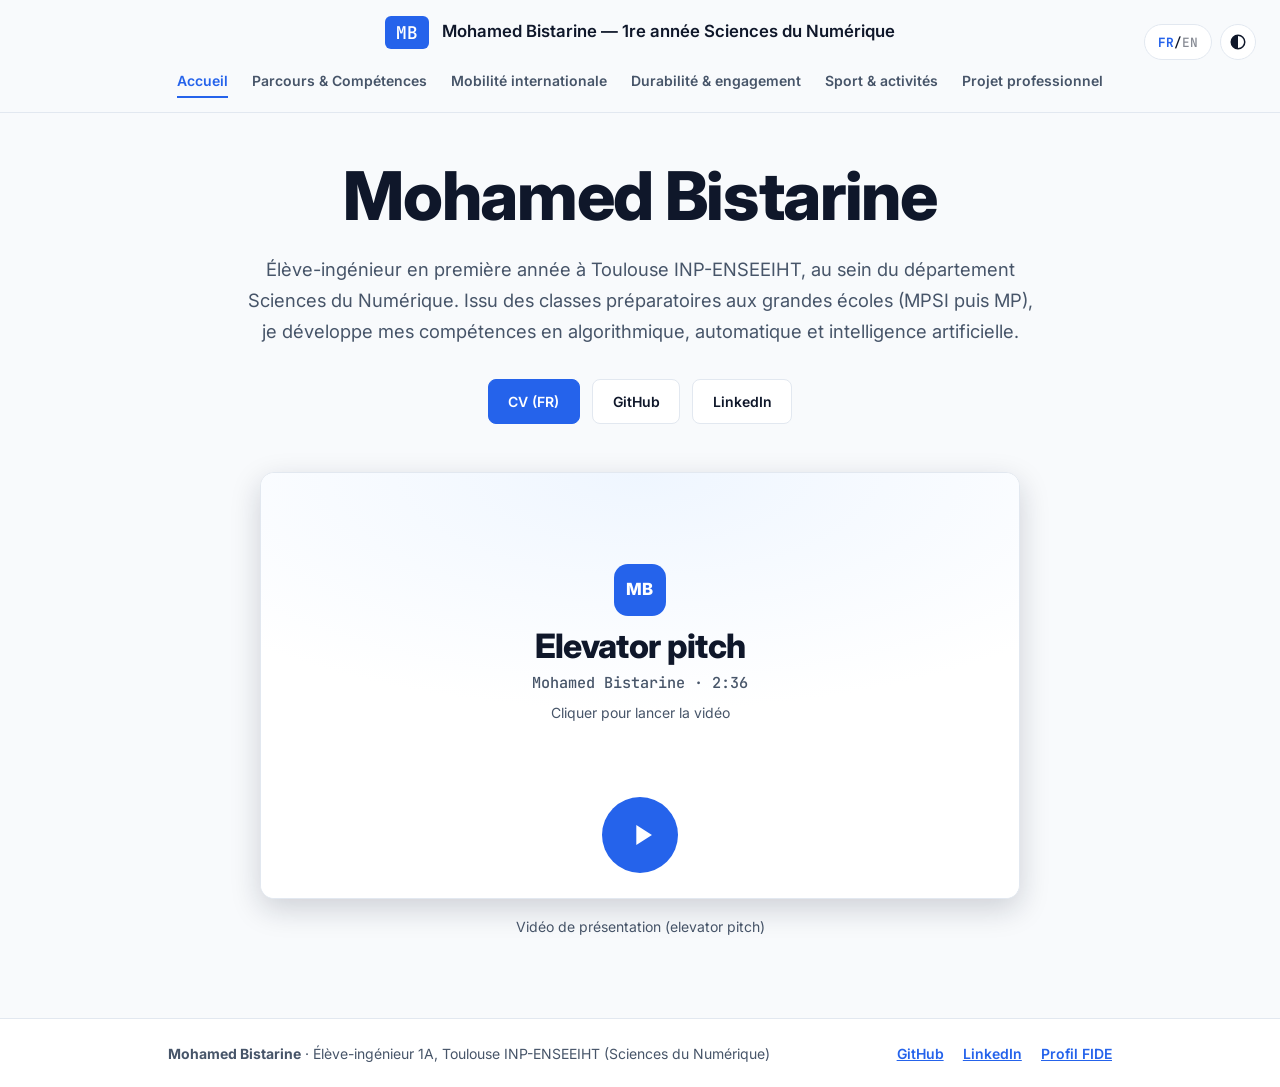
==== commit cacb2c83: "Add LinkedIn profile link (hero buttons and footer)" ====
--- a/index.html
+++ b/index.html
@@ -91,6 +91,7 @@
           <a lang="fr" class="btn primary" href="assets/CV_Mohamed_Bistarine_FR.pdf" target="_blank" rel="noopener" aria-label="Télécharger le CV en français">CV (FR)</a>
           <a lang="en" class="btn primary" href="assets/CV_Mohamed_Bistarine_EN.pdf" target="_blank" rel="noopener" aria-label="Download the CV in English">CV (EN)</a>
           <a class="btn" href="https://github.com/medbistarine-ship-it" target="_blank" rel="noopener noreferrer">GitHub</a>
+          <a class="btn" href="https://www.linkedin.com/in/mohamed-bistarine-385b97368/" target="_blank" rel="noopener noreferrer">LinkedIn</a>
           <!-- <a class="btn" href="COLLE-ICI-TON-LIEN-MY-JOB-GLASSES" target="_blank" rel="noopener noreferrer">My Job Glasses</a> -->
         </div>
 
@@ -478,6 +479,7 @@
       <p><strong>Mohamed Bistarine</strong> · <span lang="fr">Élève-ingénieur 1A, Toulouse INP-ENSEEIHT (Sciences du Numérique)</span><span lang="en">1st-year engineering student, Toulouse INP-ENSEEIHT (Digital Sciences)</span></p>
       <ul class="footer-links">
         <li><a href="https://github.com/medbistarine-ship-it" target="_blank" rel="noopener noreferrer">GitHub</a></li>
+        <li><a href="https://www.linkedin.com/in/mohamed-bistarine-385b97368/" target="_blank" rel="noopener noreferrer">LinkedIn</a></li>
         <li><a href="https://ratings.fide.com/profile/9047077" target="_blank" rel="noopener noreferrer"><span lang="fr">Profil FIDE</span><span lang="en">FIDE profile</span></a></li>
         <!-- <li><a href="mailto:ton.adresse@exemple.fr">Contact</a></li> -->
       </ul>
